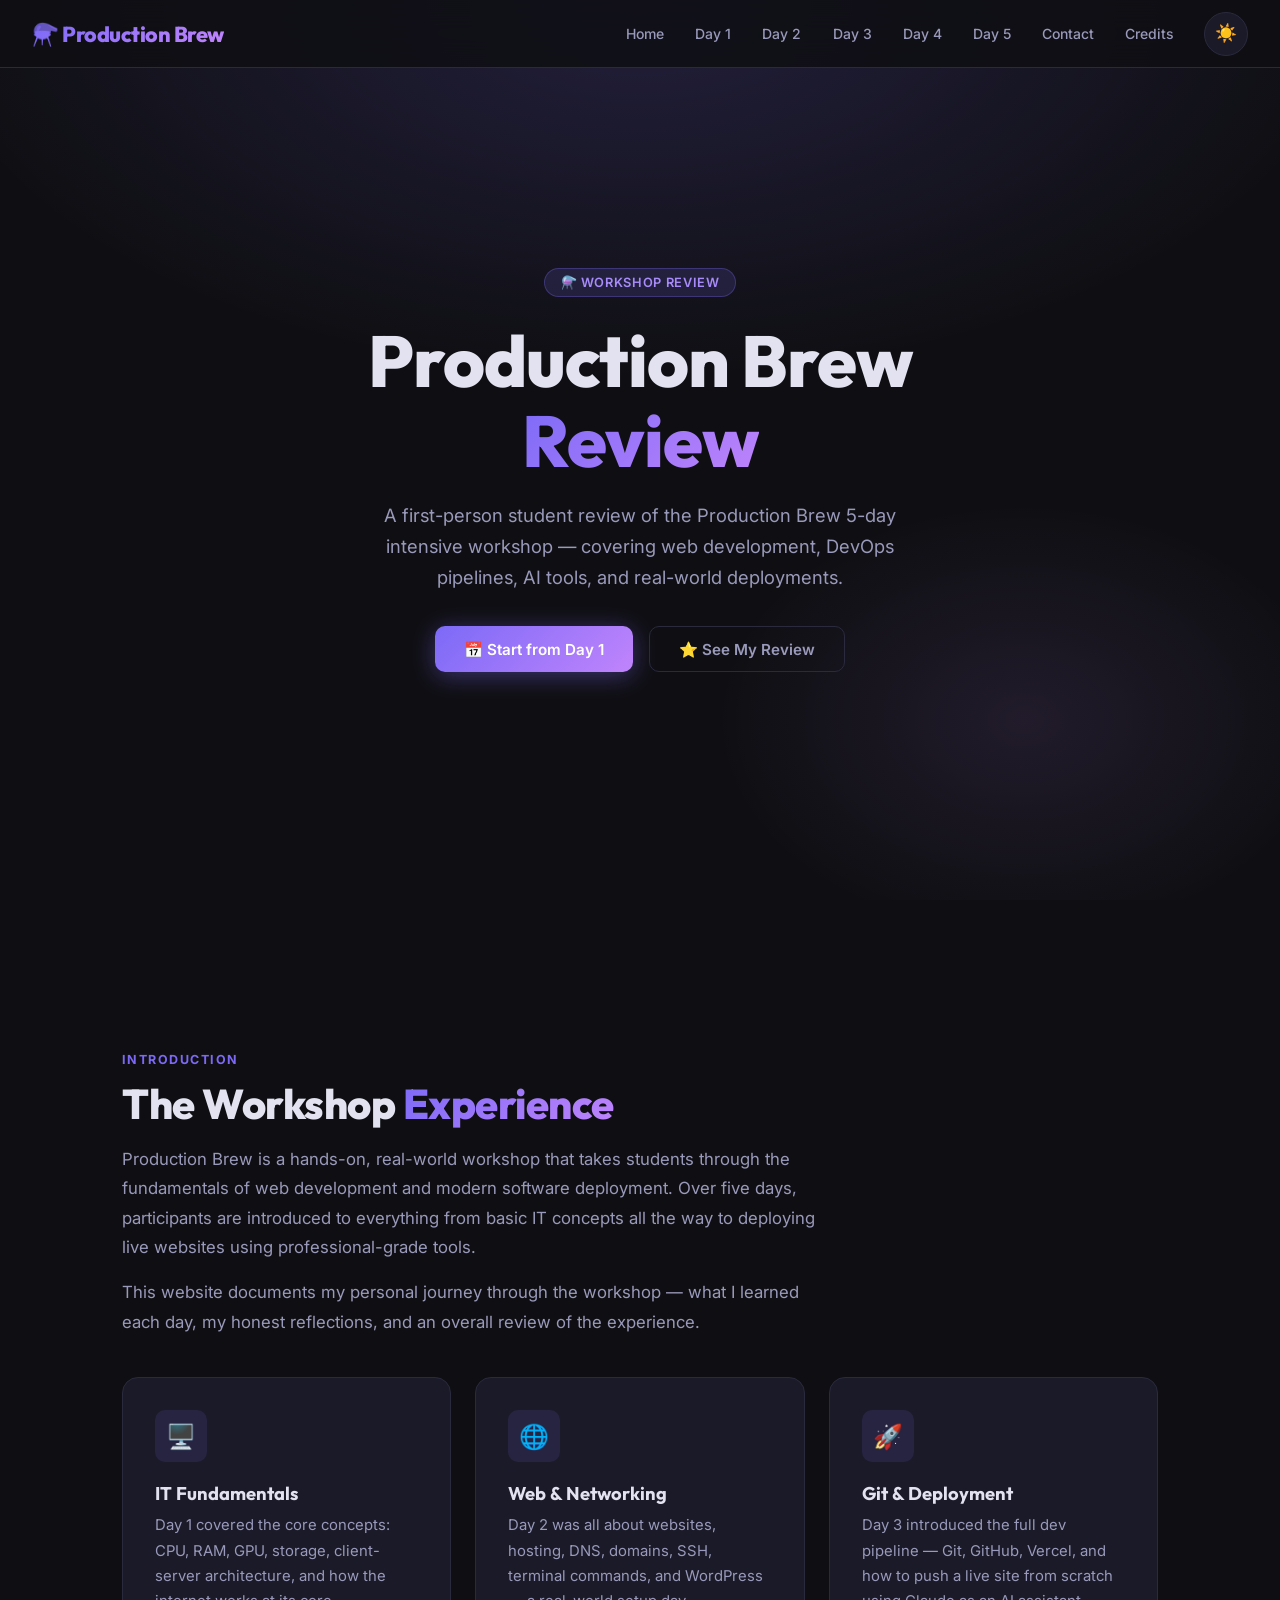
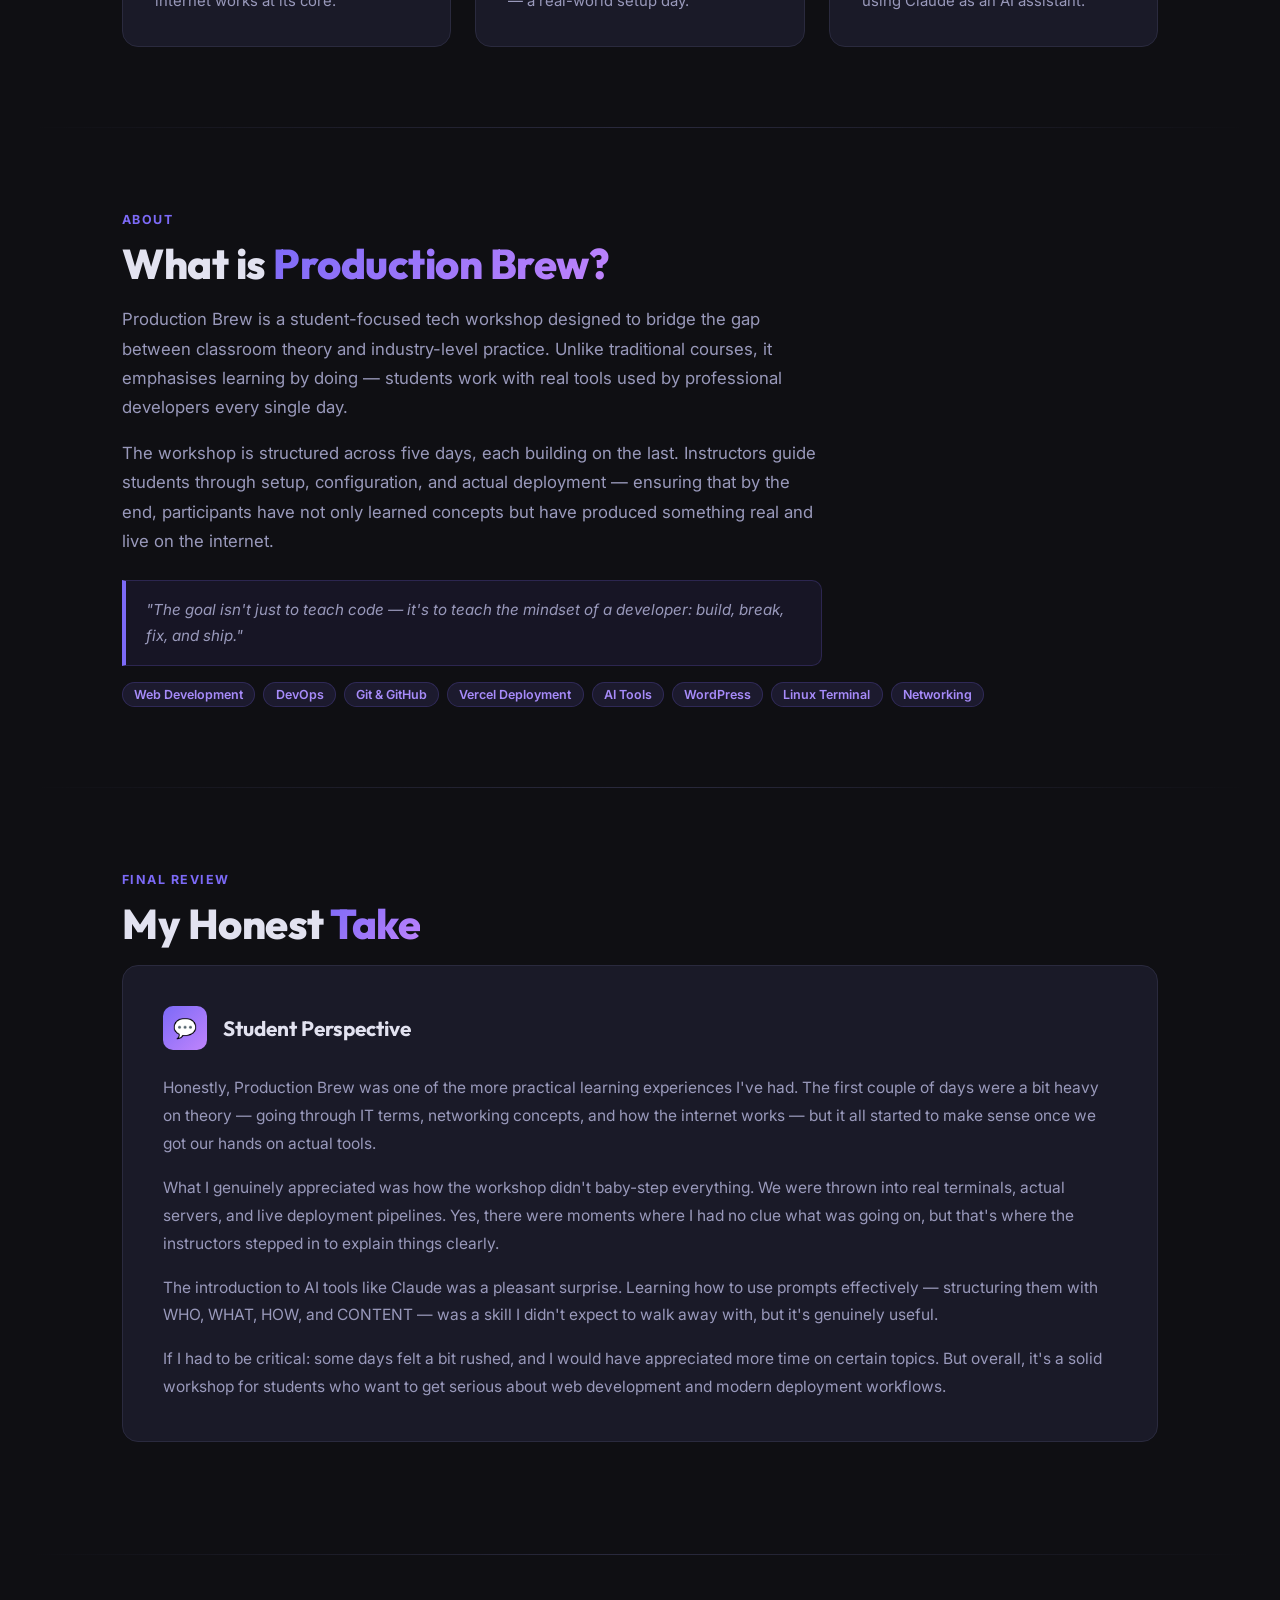
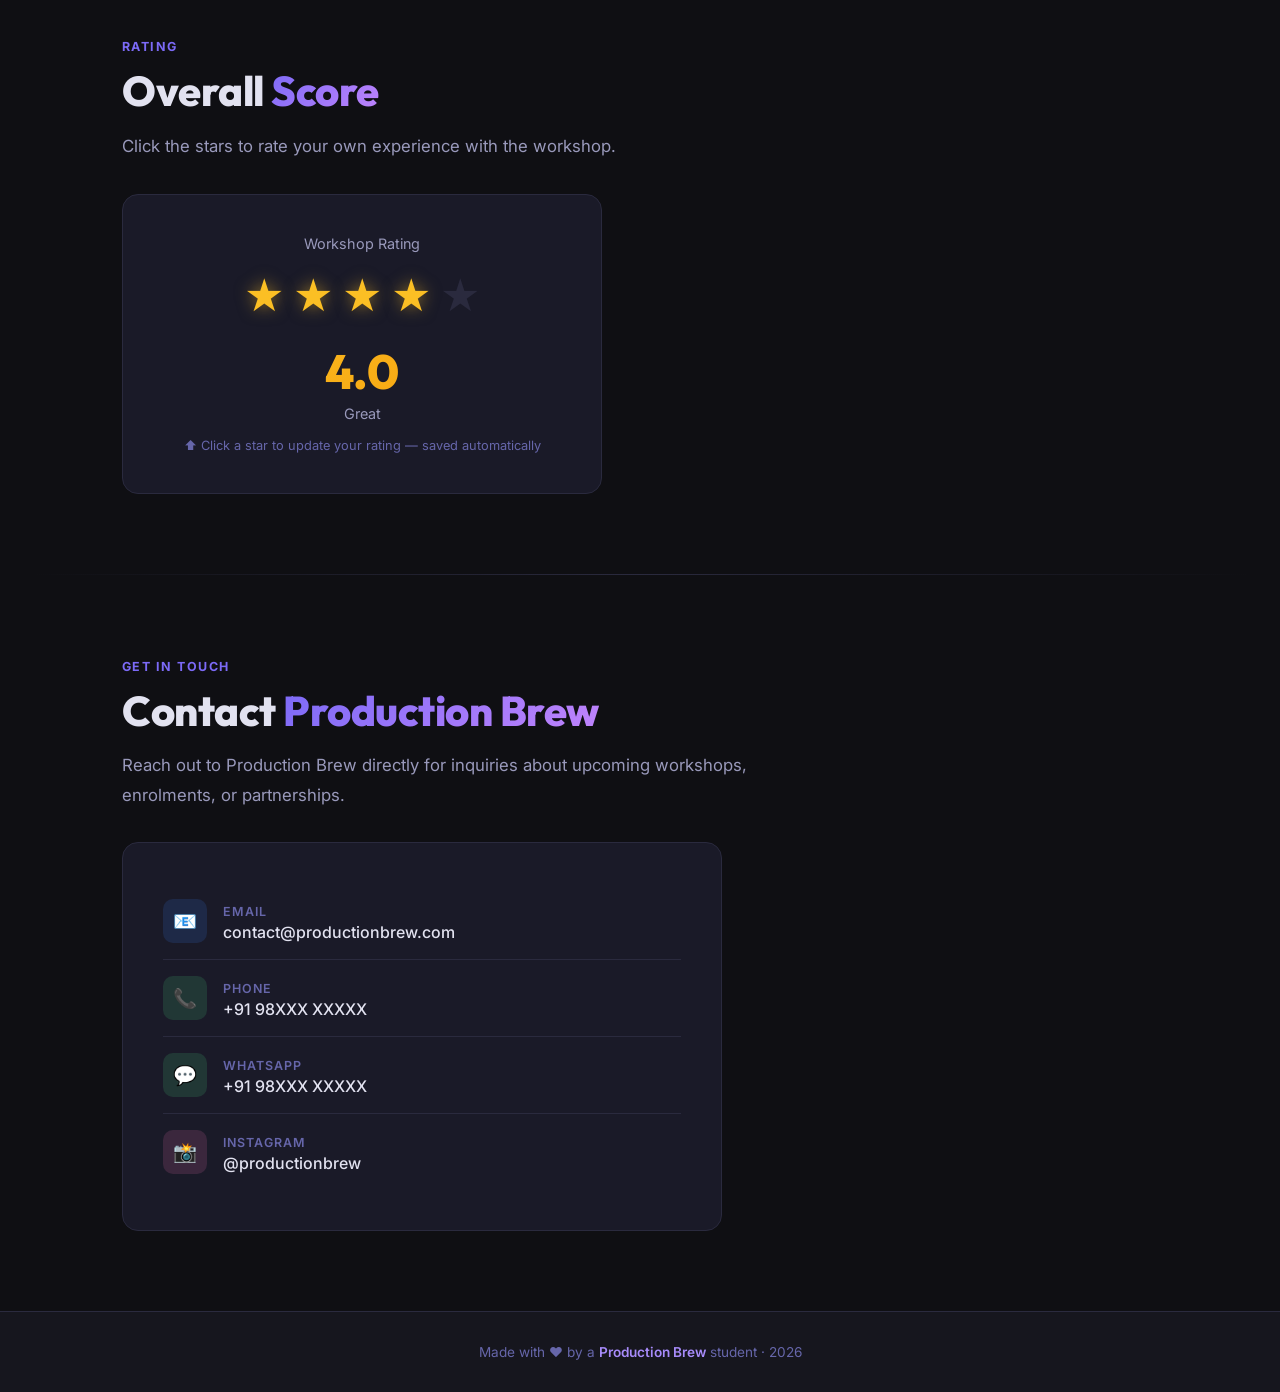
==== index.html @ e9941a94 "rename home to index" ====
<!DOCTYPE html>
<html lang="en" data-theme="dark">
<head>
  <meta charset="UTF-8" />
  <meta name="viewport" content="width=device-width, initial-scale=1.0" />
  <title>Production Brew Review — Home</title>
  <meta name="description" content="A student review of the Production Brew workshop — 5-day hands-on experience in web development, DevOps, and modern tech." />
  <link rel="stylesheet" href="style.css" />
</head>
<body>

<!-- ===== NAVBAR ===== -->
<nav class="navbar">
  <a href="home.html" class="nav-brand">⚗️ Production Brew</a>
  <div class="nav-right">
    <button class="hamburger" id="hamburger" aria-label="Menu">
      <span></span><span></span><span></span>
    </button>
    <ul class="nav-links nav-menu" id="navMenu">
      <li><a href="home.html">Home</a></li>
      <li><a href="day1.html">Day 1</a></li>
      <li><a href="day2.html">Day 2</a></li>
      <li><a href="day3.html">Day 3</a></li>
      <li><a href="day4.html">Day 4</a></li>
      <li><a href="day5.html">Day 5</a></li>
      <li><a href="contact.html">Contact</a></li>
      <li><a href="credits.html">Credits</a></li>
    </ul>
    <button class="theme-toggle" id="themeToggle" aria-label="Toggle theme">🌙</button>
  </div>
</nav>

<!-- ===== HERO ===== -->
<section class="hero">
  <div class="hero-bg"></div>
  <div class="hero-content">
    <div class="hero-badge">⚗️ Workshop Review</div>
    <h1>Production Brew<br /><span>Review</span></h1>
    <p>A first-person student review of the Production Brew 5-day intensive workshop — covering web development, DevOps pipelines, AI tools, and real-world deployments.</p>
    <div style="display:flex;gap:1rem;justify-content:center;flex-wrap:wrap;margin-top:2rem;">
      <a href="day1.html" class="btn btn-primary">📅 Start from Day 1</a>
      <a href="#review" class="btn btn-ghost">⭐ See My Review</a>
    </div>
  </div>
</section>

<main>

<!-- ===== INTRO ===== -->
<section class="section fade-in">
  <span class="section-label">Introduction</span>
  <h2 class="section-title">The Workshop <span>Experience</span></h2>
  <p class="section-desc">
    Production Brew is a hands-on, real-world workshop that takes students through the fundamentals of web development and modern software deployment. Over five days, participants are introduced to everything from basic IT concepts all the way to deploying live websites using professional-grade tools.
  </p>
  <p class="section-desc" style="margin-top:1rem;">
    This website documents my personal journey through the workshop — what I learned each day, my honest reflections, and an overall review of the experience.
  </p>
  <div class="cards-grid" style="margin-top:2.5rem;">
    <div class="card fade-in fade-in-delay-1">
      <div class="card-icon">🖥️</div>
      <h3>IT Fundamentals</h3>
      <p>Day 1 covered the core concepts: CPU, RAM, GPU, storage, client-server architecture, and how the internet works at its core.</p>
    </div>
    <div class="card fade-in fade-in-delay-2">
      <div class="card-icon">🌐</div>
      <h3>Web & Networking</h3>
      <p>Day 2 was all about websites, hosting, DNS, domains, SSH, terminal commands, and WordPress — a real-world setup day.</p>
    </div>
    <div class="card fade-in fade-in-delay-3">
      <div class="card-icon">🚀</div>
      <h3>Git & Deployment</h3>
      <p>Day 3 introduced the full dev pipeline — Git, GitHub, Vercel, and how to push a live site from scratch using Claude as an AI assistant.</p>
    </div>
  </div>
</section>

<hr class="divider" />

<!-- ===== ABOUT ===== -->
<section class="section fade-in">
  <span class="section-label">About</span>
  <h2 class="section-title">What is <span>Production Brew?</span></h2>
  <p class="section-desc">
    Production Brew is a student-focused tech workshop designed to bridge the gap between classroom theory and industry-level practice. Unlike traditional courses, it emphasises learning by doing — students work with real tools used by professional developers every single day.
  </p>
  <p class="section-desc" style="margin-top:1rem;">
    The workshop is structured across five days, each building on the last. Instructors guide students through setup, configuration, and actual deployment — ensuring that by the end, participants have not only learned concepts but have produced something real and live on the internet.
  </p>
  <div class="highlight-box" style="margin-top:1.5rem;max-width:700px;">
    "The goal isn't just to teach code — it's to teach the mindset of a developer: build, break, fix, and ship."
  </div>
  <div class="tag-list">
    <span class="tag">Web Development</span>
    <span class="tag">DevOps</span>
    <span class="tag">Git & GitHub</span>
    <span class="tag">Vercel Deployment</span>
    <span class="tag">AI Tools</span>
    <span class="tag">WordPress</span>
    <span class="tag">Linux Terminal</span>
    <span class="tag">Networking</span>
  </div>
</section>

<hr class="divider" />

<!-- ===== REVIEW ===== -->
<section class="section fade-in" id="review">
  <span class="section-label">Final Review</span>
  <h2 class="section-title">My Honest <span>Take</span></h2>
  <div class="content-block fade-in">
    <div class="block-header">
      <div class="block-icon">💬</div>
      <h2>Student Perspective</h2>
    </div>
    <p>
      Honestly, Production Brew was one of the more practical learning experiences I've had. The first couple of days were a bit heavy on theory — going through IT terms, networking concepts, and how the internet works — but it all started to make sense once we got our hands on actual tools.
    </p>
    <p>
      What I genuinely appreciated was how the workshop didn't baby-step everything. We were thrown into real terminals, actual servers, and live deployment pipelines. Yes, there were moments where I had no clue what was going on, but that's where the instructors stepped in to explain things clearly.
    </p>
    <p>
      The introduction to AI tools like Claude was a pleasant surprise. Learning how to use prompts effectively — structuring them with WHO, WHAT, HOW, and CONTENT — was a skill I didn't expect to walk away with, but it's genuinely useful.
    </p>
    <p>
      If I had to be critical: some days felt a bit rushed, and I would have appreciated more time on certain topics. But overall, it's a solid workshop for students who want to get serious about web development and modern deployment workflows.
    </p>
  </div>
</section>

<hr class="divider" />

<!-- ===== RATING ===== -->
<section class="section fade-in">
  <span class="section-label">Rating</span>
  <h2 class="section-title">Overall <span>Score</span></h2>
  <p class="section-desc">Click the stars to rate your own experience with the workshop.</p>
  <div class="rating-section fade-in" style="max-width:480px;margin-top:2rem;">
    <p style="color:var(--text2);font-size:0.9rem;margin-bottom:0.5rem;">Workshop Rating</p>
    <div class="stars-display">
      <span class="star" data-value="1" title="1 star">★</span>
      <span class="star" data-value="2" title="2 stars">★</span>
      <span class="star" data-value="3" title="3 stars">★</span>
      <span class="star" data-value="4" title="4 stars">★</span>
      <span class="star" data-value="5" title="5 stars">★</span>
    </div>
    <div class="rating-value" id="ratingValue">4.0</div>
    <p class="rating-label" id="ratingText">Great</p>
    <p style="font-size:0.8rem;color:var(--text3);margin-top:1rem;">⬆ Click a star to update your rating — saved automatically</p>
  </div>
</section>

<hr class="divider" />

<!-- ===== CONTACT PRODUCTION BREW ===== -->
<section class="section fade-in">
  <span class="section-label">Get In Touch</span>
  <h2 class="section-title">Contact <span>Production Brew</span></h2>
  <p class="section-desc">Reach out to Production Brew directly for inquiries about upcoming workshops, enrolments, or partnerships.</p>
  <div style="max-width:600px;margin-top:2rem;">
    <div class="contact-info-card fade-in">
      <div class="contact-item">
        <div class="contact-icon blue">📧</div>
        <div class="contact-item-info">
          <label>Email</label>
          <p>contact@productionbrew.com</p>
        </div>
      </div>
      <div class="contact-item">
        <div class="contact-icon green">📞</div>
        <div class="contact-item-info">
          <label>Phone</label>
          <p>+91 98XXX XXXXX</p>
        </div>
      </div>
      <div class="contact-item">
        <div class="contact-icon green">💬</div>
        <div class="contact-item-info">
          <label>WhatsApp</label>
          <p>+91 98XXX XXXXX</p>
        </div>
      </div>
      <div class="contact-item">
        <div class="contact-icon pink">📸</div>
        <div class="contact-item-info">
          <label>Instagram</label>
          <p>@productionbrew</p>
        </div>
      </div>
    </div>
  </div>
</section>

</main>

<!-- ===== FOOTER ===== -->
<footer class="footer">
  <p>Made with ❤️ by a <span>Production Brew</span> student · 2026</p>
</footer>

<script src="script.js"></script>
</body>
</html>
---- style.css ----
/* ===== FONTS & RESET ===== */
@import url('https://fonts.googleapis.com/css2?family=Inter:wght@300;400;500;600;700;800&family=Outfit:wght@400;600;700;800&display=swap');

*, *::before, *::after { margin: 0; padding: 0; box-sizing: border-box; }

:root {
  --bg: #0f0f13;
  --bg2: #16161e;
  --bg3: #1e1e2e;
  --card: #1a1a28;
  --border: #2a2a3e;
  --accent: #7c6af7;
  --accent2: #a78bfa;
  --accent3: #c084fc;
  --text: #e2e2f0;
  --text2: #9999bb;
  --text3: #6666aa;
  --white: #ffffff;
  --success: #4ade80;
  --warning: #fbbf24;
  --danger: #f87171;
  --shadow: 0 8px 32px rgba(124,106,247,0.15);
  --radius: 16px;
  --radius-sm: 10px;
  --transition: 0.3s cubic-bezier(0.4,0,0.2,1);
  --font: 'Inter', sans-serif;
  --font2: 'Outfit', sans-serif;
}

[data-theme="light"] {
  --bg: #f5f5ff;
  --bg2: #ebebfc;
  --bg3: #e0e0f5;
  --card: #ffffff;
  --border: #d0d0e8;
  --text: #1a1a2e;
  --text2: #444466;
  --text3: #888899;
  --shadow: 0 8px 32px rgba(124,106,247,0.12);
}

html { scroll-behavior: smooth; }

body {
  font-family: var(--font);
  background: var(--bg);
  color: var(--text);
  min-height: 100vh;
  transition: background var(--transition), color var(--transition);
  overflow-x: hidden;
}

/* ===== SCROLLBAR ===== */
::-webkit-scrollbar { width: 6px; }
::-webkit-scrollbar-track { background: var(--bg); }
::-webkit-scrollbar-thumb { background: var(--accent); border-radius: 3px; }

/* ===== NAVBAR ===== */
.navbar {
  position: fixed;
  top: 0; left: 0; right: 0;
  z-index: 1000;
  background: rgba(15,15,19,0.85);
  backdrop-filter: blur(20px);
  -webkit-backdrop-filter: blur(20px);
  border-bottom: 1px solid var(--border);
  padding: 0 2rem;
  height: 68px;
  display: flex;
  align-items: center;
  justify-content: space-between;
  transition: background var(--transition);
}

[data-theme="light"] .navbar {
  background: rgba(245,245,255,0.85);
}

.nav-brand {
  font-family: var(--font2);
  font-size: 1.35rem;
  font-weight: 800;
  background: linear-gradient(135deg, var(--accent), var(--accent3));
  -webkit-background-clip: text;
  -webkit-text-fill-color: transparent;
  background-clip: text;
  text-decoration: none;
  letter-spacing: -0.5px;
}

.nav-links {
  display: flex;
  align-items: center;
  gap: 0.25rem;
  list-style: none;
  flex-wrap: wrap;
}

.nav-links a {
  color: var(--text2);
  text-decoration: none;
  font-size: 0.875rem;
  font-weight: 500;
  padding: 0.45rem 0.85rem;
  border-radius: var(--radius-sm);
  transition: all var(--transition);
  position: relative;
}

.nav-links a:hover {
  color: var(--accent2);
  background: rgba(124,106,247,0.1);
}

.nav-links a.active {
  color: var(--white);
  background: linear-gradient(135deg, var(--accent), var(--accent3));
  font-weight: 600;
}

.nav-right {
  display: flex;
  align-items: center;
  gap: 1rem;
}

.theme-toggle {
  background: var(--card);
  border: 1px solid var(--border);
  color: var(--text);
  width: 44px;
  height: 44px;
  border-radius: 50%;
  display: flex;
  align-items: center;
  justify-content: center;
  cursor: pointer;
  font-size: 1.1rem;
  transition: all var(--transition);
}

.theme-toggle:hover {
  background: var(--accent);
  color: var(--white);
  border-color: var(--accent);
  transform: rotate(20deg);
}

.hamburger {
  display: none;
  flex-direction: column;
  gap: 5px;
  cursor: pointer;
  background: none;
  border: none;
  padding: 4px;
}

.hamburger span {
  width: 24px;
  height: 2px;
  background: var(--text);
  border-radius: 2px;
  transition: all var(--transition);
  display: block;
}

/* ===== HERO ===== */
.hero {
  min-height: 100vh;
  display: flex;
  align-items: center;
  justify-content: center;
  text-align: center;
  padding: 120px 2rem 80px;
  position: relative;
  overflow: hidden;
}

.hero-bg {
  position: absolute;
  inset: 0;
  background: radial-gradient(ellipse 80% 60% at 50% 0%, rgba(124,106,247,0.18) 0%, transparent 70%),
              radial-gradient(ellipse 40% 40% at 80% 80%, rgba(192,132,252,0.1) 0%, transparent 60%);
  pointer-events: none;
}

.hero-content { position: relative; max-width: 800px; margin: 0 auto; }

.hero-badge {
  display: inline-flex;
  align-items: center;
  gap: 0.5rem;
  background: rgba(124,106,247,0.15);
  border: 1px solid rgba(124,106,247,0.3);
  color: var(--accent2);
  padding: 0.4rem 1rem;
  border-radius: 100px;
  font-size: 0.8rem;
  font-weight: 600;
  letter-spacing: 0.05em;
  text-transform: uppercase;
  margin-bottom: 1.5rem;
  animation: fadeInDown 0.8s ease both;
}

.hero h1 {
  font-family: var(--font2);
  font-size: clamp(2.5rem, 6vw, 4.5rem);
  font-weight: 800;
  line-height: 1.1;
  letter-spacing: -1px;
  margin-bottom: 1.25rem;
  animation: fadeInUp 0.8s 0.1s ease both;
}

.hero h1 span {
  background: linear-gradient(135deg, var(--accent), var(--accent3));
  -webkit-background-clip: text;
  -webkit-text-fill-color: transparent;
  background-clip: text;
}

.hero p {
  font-size: 1.15rem;
  color: var(--text2);
  line-height: 1.7;
  max-width: 580px;
  margin: 0 auto 2rem;
  animation: fadeInUp 0.8s 0.2s ease both;
}

.btn {
  display: inline-flex;
  align-items: center;
  gap: 0.5rem;
  padding: 0.8rem 1.8rem;
  border-radius: var(--radius-sm);
  font-size: 0.95rem;
  font-weight: 600;
  text-decoration: none;
  cursor: pointer;
  transition: all var(--transition);
  border: none;
}

.btn-primary {
  background: linear-gradient(135deg, var(--accent), var(--accent3));
  color: var(--white);
  box-shadow: 0 4px 24px rgba(124,106,247,0.4);
}

.btn-primary:hover {
  transform: translateY(-2px);
  box-shadow: 0 8px 32px rgba(124,106,247,0.5);
}

.btn-ghost {
  background: transparent;
  color: var(--text2);
  border: 1px solid var(--border);
}

.btn-ghost:hover {
  background: var(--card);
  color: var(--text);
  border-color: var(--accent);
}

/* ===== MAIN CONTENT ===== */
main { padding-top: 68px; }

.section {
  padding: 80px 2rem;
  max-width: 1100px;
  margin: 0 auto;
}

.section-label {
  display: inline-block;
  color: var(--accent);
  font-size: 0.78rem;
  font-weight: 700;
  text-transform: uppercase;
  letter-spacing: 0.12em;
  margin-bottom: 0.75rem;
}

.section-title {
  font-family: var(--font2);
  font-size: clamp(1.8rem, 4vw, 2.6rem);
  font-weight: 800;
  letter-spacing: -0.5px;
  margin-bottom: 1rem;
  line-height: 1.2;
}

.section-title span {
  background: linear-gradient(135deg, var(--accent), var(--accent3));
  -webkit-background-clip: text;
  -webkit-text-fill-color: transparent;
  background-clip: text;
}

.section-desc {
  color: var(--text2);
  font-size: 1.05rem;
  line-height: 1.75;
  max-width: 700px;
}

/* ===== DIVIDER ===== */
.divider {
  border: none;
  height: 1px;
  background: linear-gradient(90deg, transparent, var(--border), transparent);
  margin: 0 2rem;
}

/* ===== CARDS ===== */
.cards-grid {
  display: grid;
  grid-template-columns: repeat(auto-fit, minmax(280px, 1fr));
  gap: 1.5rem;
  margin-top: 3rem;
}

.card {
  background: var(--card);
  border: 1px solid var(--border);
  border-radius: var(--radius);
  padding: 2rem;
  transition: all var(--transition);
  position: relative;
  overflow: hidden;
}

.card::before {
  content: '';
  position: absolute;
  top: 0; left: 0; right: 0;
  height: 2px;
  background: linear-gradient(90deg, var(--accent), var(--accent3));
  opacity: 0;
  transition: opacity var(--transition);
}

.card:hover {
  transform: translateY(-6px);
  border-color: rgba(124,106,247,0.4);
  box-shadow: var(--shadow);
}

.card:hover::before { opacity: 1; }

.card-icon {
  width: 52px;
  height: 52px;
  background: rgba(124,106,247,0.12);
  border-radius: var(--radius-sm);
  display: flex;
  align-items: center;
  justify-content: center;
  font-size: 1.5rem;
  margin-bottom: 1.25rem;
}

.card h3 {
  font-family: var(--font2);
  font-size: 1.15rem;
  font-weight: 700;
  margin-bottom: 0.5rem;
}

.card p { color: var(--text2); font-size: 0.93rem; line-height: 1.7; }

/* ===== DAY PAGE ===== */
.day-hero {
  padding: 140px 2rem 60px;
  text-align: center;
  position: relative;
  overflow: hidden;
}

.day-hero-bg {
  position: absolute;
  inset: 0;
  background: radial-gradient(ellipse 60% 50% at 50% 0%, rgba(124,106,247,0.15) 0%, transparent 70%);
  pointer-events: none;
}

.day-number {
  display: inline-flex;
  align-items: center;
  gap: 0.5rem;
  background: linear-gradient(135deg, var(--accent), var(--accent3));
  color: var(--white);
  padding: 0.4rem 1.2rem;
  border-radius: 100px;
  font-size: 0.85rem;
  font-weight: 700;
  letter-spacing: 0.08em;
  text-transform: uppercase;
  margin-bottom: 1.25rem;
}

.day-hero h1 {
  font-family: var(--font2);
  font-size: clamp(2rem, 5vw, 3.5rem);
  font-weight: 800;
  letter-spacing: -0.5px;
  margin-bottom: 1rem;
}

.day-hero p {
  color: var(--text2);
  font-size: 1.05rem;
  max-width: 600px;
  margin: 0 auto;
  line-height: 1.7;
}

.day-content { max-width: 900px; margin: 0 auto; padding: 0 2rem 80px; }

.content-block {
  background: var(--card);
  border: 1px solid var(--border);
  border-radius: var(--radius);
  padding: 2.5rem;
  margin-bottom: 2rem;
  transition: all var(--transition);
}

.content-block:hover {
  border-color: rgba(124,106,247,0.35);
  box-shadow: var(--shadow);
}

.block-header {
  display: flex;
  align-items: center;
  gap: 1rem;
  margin-bottom: 1.5rem;
}

.block-icon {
  width: 44px;
  height: 44px;
  background: linear-gradient(135deg, var(--accent), var(--accent3));
  border-radius: var(--radius-sm);
  display: flex;
  align-items: center;
  justify-content: center;
  font-size: 1.2rem;
  flex-shrink: 0;
}

.block-header h2 {
  font-family: var(--font2);
  font-size: 1.3rem;
  font-weight: 700;
}

.content-block p {
  color: var(--text2);
  line-height: 1.8;
  font-size: 0.97rem;
  margin-bottom: 1rem;
}

.content-block p:last-child { margin-bottom: 0; }

.bullet-list {
  list-style: none;
  display: flex;
  flex-direction: column;
  gap: 0.75rem;
  margin-top: 0.5rem;
}

.bullet-list li {
  display: flex;
  align-items: flex-start;
  gap: 0.75rem;
  color: var(--text2);
  font-size: 0.95rem;
  line-height: 1.6;
}

.bullet-list li::before {
  content: '▸';
  color: var(--accent);
  font-size: 0.9rem;
  flex-shrink: 0;
  margin-top: 2px;
}

/* ===== IMAGE GRID ===== */
.image-grid {
  display: grid;
  grid-template-columns: repeat(auto-fit, minmax(260px, 1fr));
  gap: 1.25rem;
  margin-top: 0.5rem;
}

.img-card {
  background: var(--bg3);
  border: 1px solid var(--border);
  border-radius: var(--radius-sm);
  overflow: hidden;
  transition: all var(--transition);
}

.img-card:hover {
  transform: scale(1.02);
  border-color: rgba(124,106,247,0.4);
}

.img-card img {
  width: 100%;
  height: 200px;
  object-fit: cover;
  display: block;
  background: var(--bg3);
}

.img-card-label {
  padding: 0.75rem 1rem;
  font-size: 0.82rem;
  color: var(--text3);
  font-weight: 500;
}

.img-placeholder {
  width: 100%;
  height: 200px;
  display: flex;
  flex-direction: column;
  align-items: center;
  justify-content: center;
  background: linear-gradient(135deg, var(--bg2), var(--bg3));
  color: var(--text3);
  font-size: 2.5rem;
  gap: 0.5rem;
}

.img-placeholder span {
  font-size: 0.8rem;
  font-weight: 500;
}

/* ===== PENDING MESSAGE ===== */
.pending-section {
  max-width: 700px;
  margin: 60px auto;
  padding: 0 2rem;
  text-align: center;
}

.pending-card {
  background: var(--card);
  border: 1px solid var(--border);
  border-radius: var(--radius);
  padding: 4rem 3rem;
  position: relative;
  overflow: hidden;
}

.pending-card::before {
  content: '';
  position: absolute;
  top: 0; left: 0; right: 0;
  height: 3px;
  background: linear-gradient(90deg, var(--accent), var(--accent3));
}

.pending-icon {
  font-size: 3.5rem;
  margin-bottom: 1.25rem;
  display: block;
}

.pending-card h2 {
  font-family: var(--font2);
  font-size: 1.6rem;
  font-weight: 700;
  margin-bottom: 0.75rem;
}

.pending-card p {
  color: var(--text2);
  font-size: 1rem;
  line-height: 1.7;
}

/* ===== STAR RATING ===== */
.rating-section {
  background: var(--card);
  border: 1px solid var(--border);
  border-radius: var(--radius);
  padding: 2.5rem;
  text-align: center;
  transition: all var(--transition);
}

.rating-section:hover {
  border-color: rgba(124,106,247,0.35);
  box-shadow: var(--shadow);
}

.stars-display {
  display: flex;
  justify-content: center;
  gap: 0.5rem;
  margin: 1.25rem 0;
}

.star {
  font-size: 2.5rem;
  cursor: pointer;
  transition: transform 0.2s ease;
  color: #2a2a3e;
  filter: drop-shadow(0 0 0px transparent);
}

.star.filled {
  color: var(--warning);
  filter: drop-shadow(0 0 8px rgba(251,191,36,0.5));
}

.star:hover { transform: scale(1.2); }

.rating-value {
  font-family: var(--font2);
  font-size: 3rem;
  font-weight: 800;
  background: linear-gradient(135deg, var(--warning), #f59e0b);
  -webkit-background-clip: text;
  -webkit-text-fill-color: transparent;
  background-clip: text;
}

.rating-label { color: var(--text2); font-size: 0.9rem; margin-top: 0.25rem; }

/* ===== CONTACT PAGE ===== */
.contact-grid {
  display: grid;
  grid-template-columns: 1fr 1fr;
  gap: 3rem;
  margin-top: 3rem;
  align-items: start;
}

.contact-info-card {
  background: var(--card);
  border: 1px solid var(--border);
  border-radius: var(--radius);
  padding: 2.5rem;
}

.contact-item {
  display: flex;
  align-items: center;
  gap: 1rem;
  padding: 1rem 0;
  border-bottom: 1px solid var(--border);
}

.contact-item:last-child { border-bottom: none; }

.contact-icon {
  width: 44px;
  height: 44px;
  border-radius: var(--radius-sm);
  display: flex;
  align-items: center;
  justify-content: center;
  font-size: 1.2rem;
  flex-shrink: 0;
}

.contact-icon.blue { background: rgba(59,130,246,0.15); }
.contact-icon.green { background: rgba(74,222,128,0.15); }
.contact-icon.purple { background: rgba(124,106,247,0.15); }
.contact-icon.pink { background: rgba(244,114,182,0.15); }
.contact-icon.orange { background: rgba(251,146,60,0.15); }

.contact-item-info label { font-size: 0.78rem; color: var(--text3); font-weight: 600; text-transform: uppercase; letter-spacing: 0.08em; }
.contact-item-info p { color: var(--text); font-weight: 500; margin-top: 2px; }

.contact-form {
  background: var(--card);
  border: 1px solid var(--border);
  border-radius: var(--radius);
  padding: 2.5rem;
}

.form-group { margin-bottom: 1.25rem; }

.form-group label {
  display: block;
  font-size: 0.85rem;
  font-weight: 600;
  color: var(--text2);
  margin-bottom: 0.5rem;
}

.form-group input,
.form-group textarea {
  width: 100%;
  background: var(--bg2);
  border: 1px solid var(--border);
  border-radius: var(--radius-sm);
  padding: 0.85rem 1rem;
  color: var(--text);
  font-family: var(--font);
  font-size: 0.93rem;
  transition: all var(--transition);
  outline: none;
}

.form-group input:focus,
.form-group textarea:focus {
  border-color: var(--accent);
  box-shadow: 0 0 0 3px rgba(124,106,247,0.15);
}

.form-group textarea { height: 120px; resize: vertical; }

/* ===== CREDITS ===== */
.credits-card {
  background: var(--card);
  border: 1px solid var(--border);
  border-radius: var(--radius);
  padding: 3rem;
  text-align: center;
  max-width: 650px;
  margin: 3rem auto;
}

.credits-avatar {
  width: 100px;
  height: 100px;
  background: linear-gradient(135deg, var(--accent), var(--accent3));
  border-radius: 50%;
  margin: 0 auto 1.5rem;
  display: flex;
  align-items: center;
  justify-content: center;
  font-size: 2.5rem;
}

.credits-card h3 { font-family: var(--font2); font-size: 1.3rem; font-weight: 700; margin-bottom: 0.5rem; }
.credits-card p { color: var(--text2); line-height: 1.7; }
.credits-badge {
  display: inline-block;
  background: rgba(124,106,247,0.15);
  color: var(--accent2);
  padding: 0.3rem 0.8rem;
  border-radius: 100px;
  font-size: 0.78rem;
  font-weight: 600;
  margin: 0.5rem 0.25rem 0;
  border: 1px solid rgba(124,106,247,0.25);
}

/* ===== FOOTER ===== */
.footer {
  background: var(--bg2);
  border-top: 1px solid var(--border);
  padding: 2rem;
  text-align: center;
  color: var(--text3);
  font-size: 0.85rem;
}

.footer span { color: var(--accent2); font-weight: 600; }

/* ===== ANIMATIONS ===== */
@keyframes fadeInDown {
  from { opacity: 0; transform: translateY(-20px); }
  to { opacity: 1; transform: translateY(0); }
}

@keyframes fadeInUp {
  from { opacity: 0; transform: translateY(30px); }
  to { opacity: 1; transform: translateY(0); }
}

@keyframes fadeIn { from { opacity: 0; } to { opacity: 1; } }

@keyframes pulse {
  0%, 100% { transform: scale(1); }
  50% { transform: scale(1.05); }
}

.fade-in {
  opacity: 0;
  transform: translateY(30px);
  transition: opacity 0.7s ease, transform 0.7s ease;
}

.fade-in.visible {
  opacity: 1;
  transform: translateY(0);
}

.fade-in-delay-1 { transition-delay: 0.1s; }
.fade-in-delay-2 { transition-delay: 0.2s; }
.fade-in-delay-3 { transition-delay: 0.3s; }
.fade-in-delay-4 { transition-delay: 0.4s; }

/* ===== MOBILE NAV ===== */
@media (max-width: 900px) {
  .hamburger { display: flex; }

  .nav-menu {
    position: fixed;
    top: 68px; left: 0; right: 0;
    background: var(--bg2);
    border-bottom: 1px solid var(--border);
    padding: 1rem;
    flex-direction: column;
    gap: 0.25rem;
    transform: translateY(-110%);
    opacity: 0;
    transition: all var(--transition);
    pointer-events: none;
  }

  .nav-menu.open {
    transform: translateY(0);
    opacity: 1;
    pointer-events: all;
  }

  .nav-links { flex-direction: column; width: 100%; }
  .nav-links a { display: block; width: 100%; padding: 0.75rem 1rem; }

  .contact-grid { grid-template-columns: 1fr; }
}

@media (max-width: 600px) {
  .section { padding: 60px 1.25rem; }
  .day-content { padding: 0 1.25rem 60px; }
  .content-block { padding: 1.75rem; }
  .contact-info-card, .contact-form { padding: 1.75rem; }
  .hero { padding: 120px 1.25rem 60px; }
}

/* ===== UTILITIES ===== */
.text-gradient {
  background: linear-gradient(135deg, var(--accent), var(--accent3));
  -webkit-background-clip: text;
  -webkit-text-fill-color: transparent;
  background-clip: text;
}

.tag {
  display: inline-block;
  background: rgba(124,106,247,0.12);
  color: var(--accent2);
  border: 1px solid rgba(124,106,247,0.2);
  padding: 0.25rem 0.7rem;
  border-radius: 100px;
  font-size: 0.78rem;
  font-weight: 600;
}

.tag-list { display: flex; flex-wrap: wrap; gap: 0.5rem; margin-top: 1rem; }

.highlight-box {
  background: rgba(124,106,247,0.08);
  border: 1px solid rgba(124,106,247,0.2);
  border-left: 4px solid var(--accent);
  border-radius: 0 var(--radius-sm) var(--radius-sm) 0;
  padding: 1rem 1.25rem;
  margin: 1rem 0;
  color: var(--text2);
  font-size: 0.95rem;
  line-height: 1.7;
  font-style: italic;
}
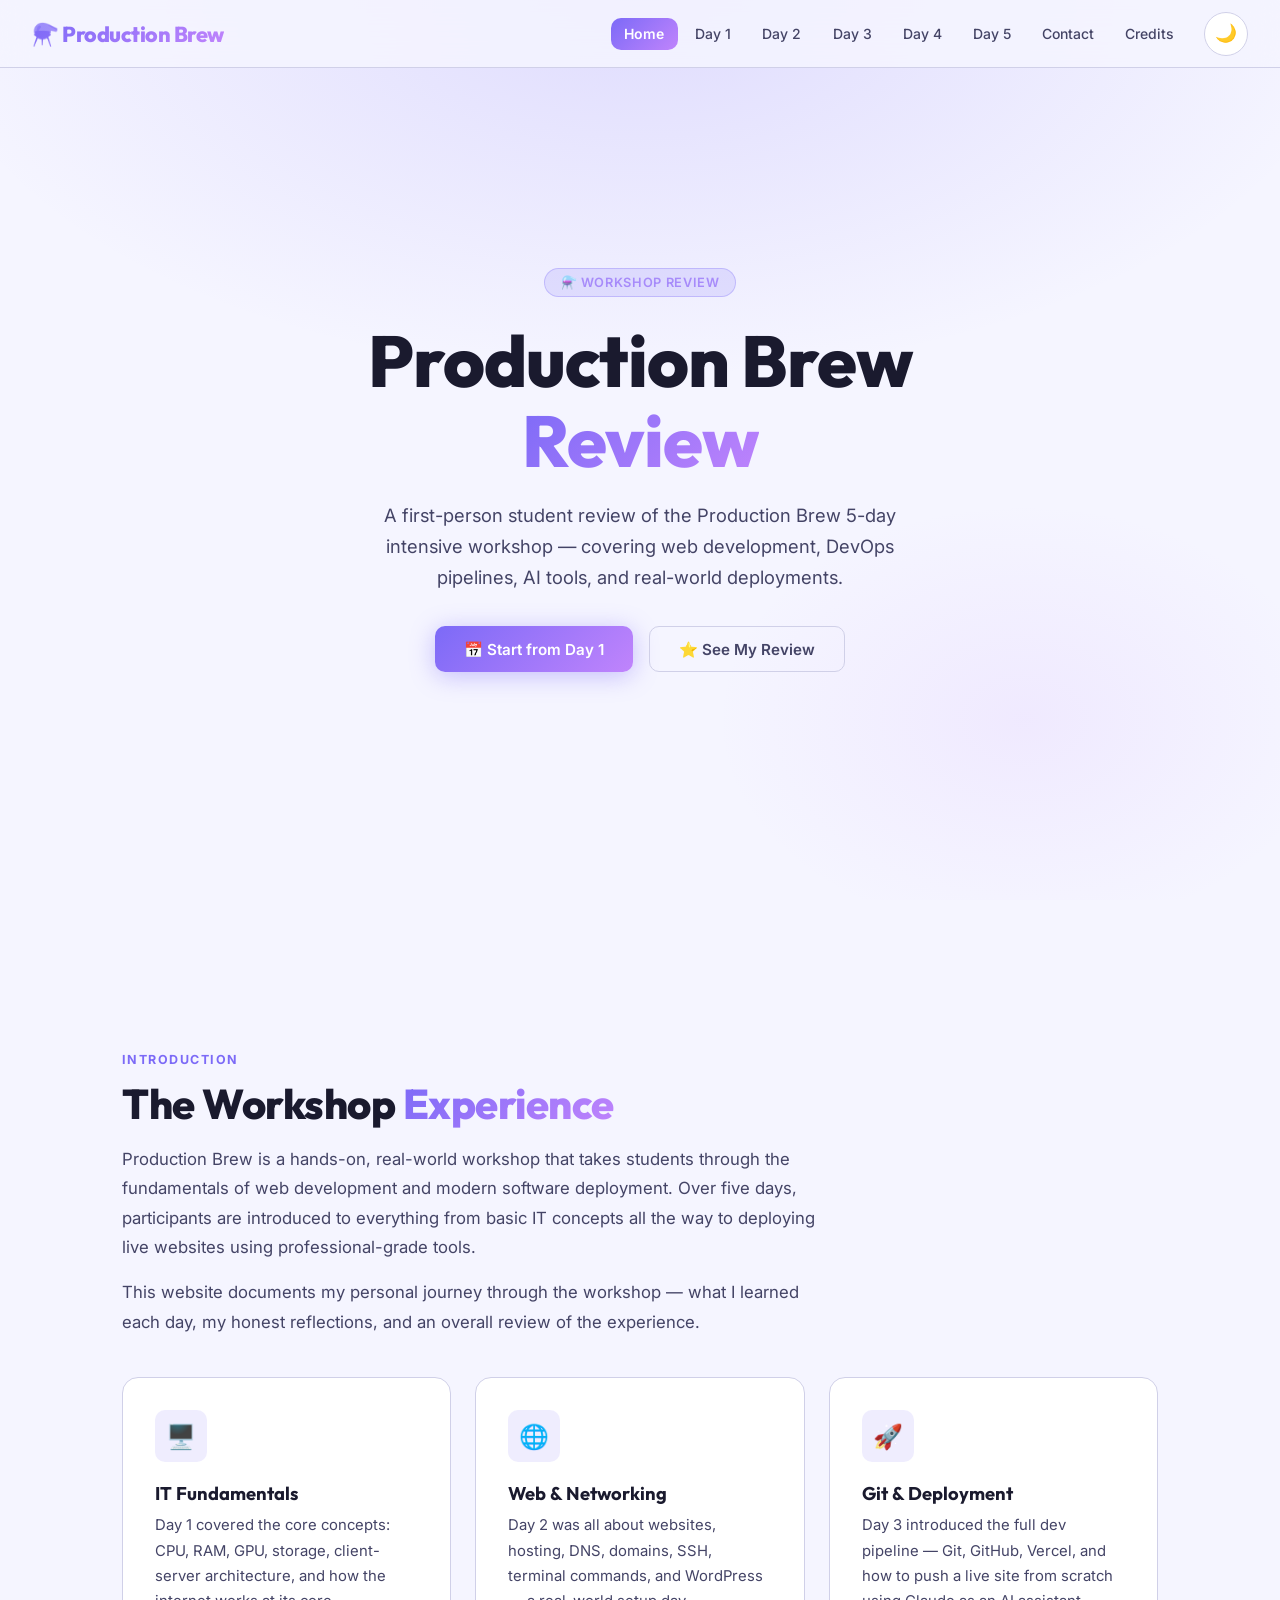
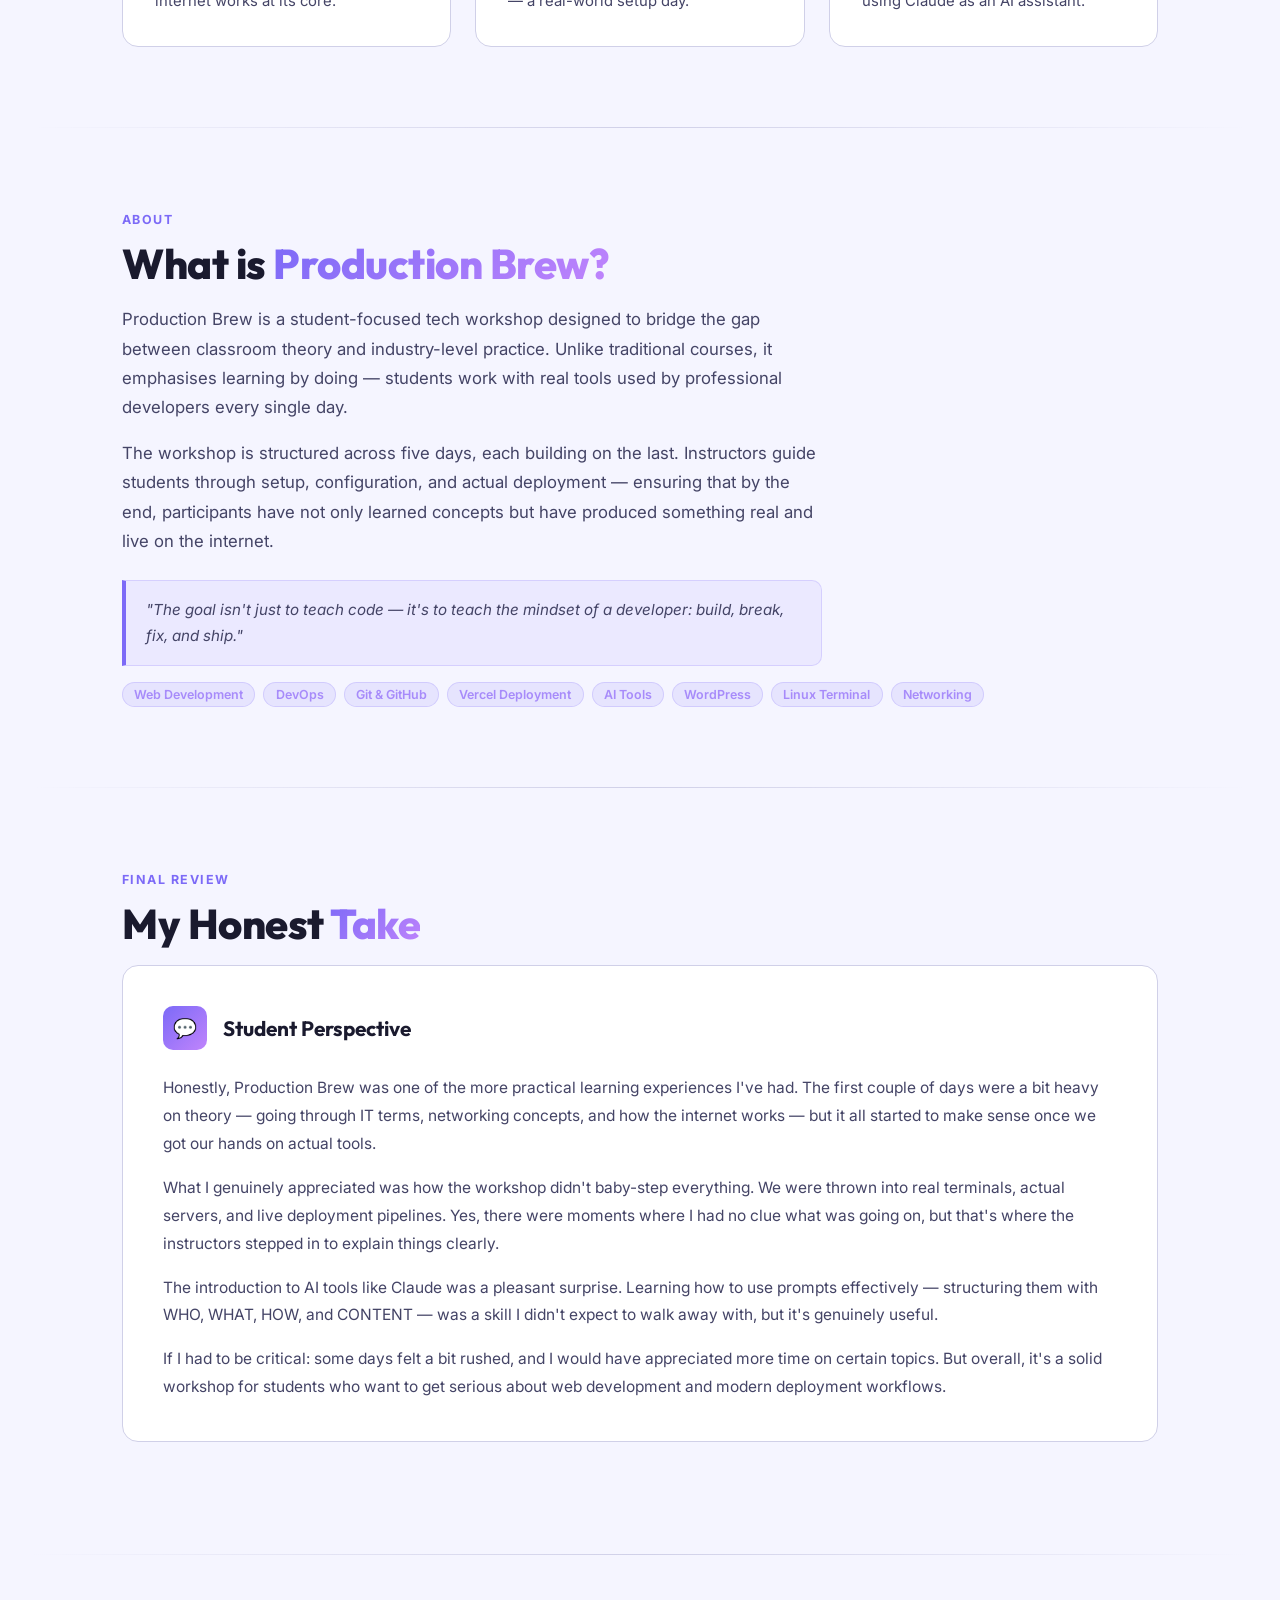
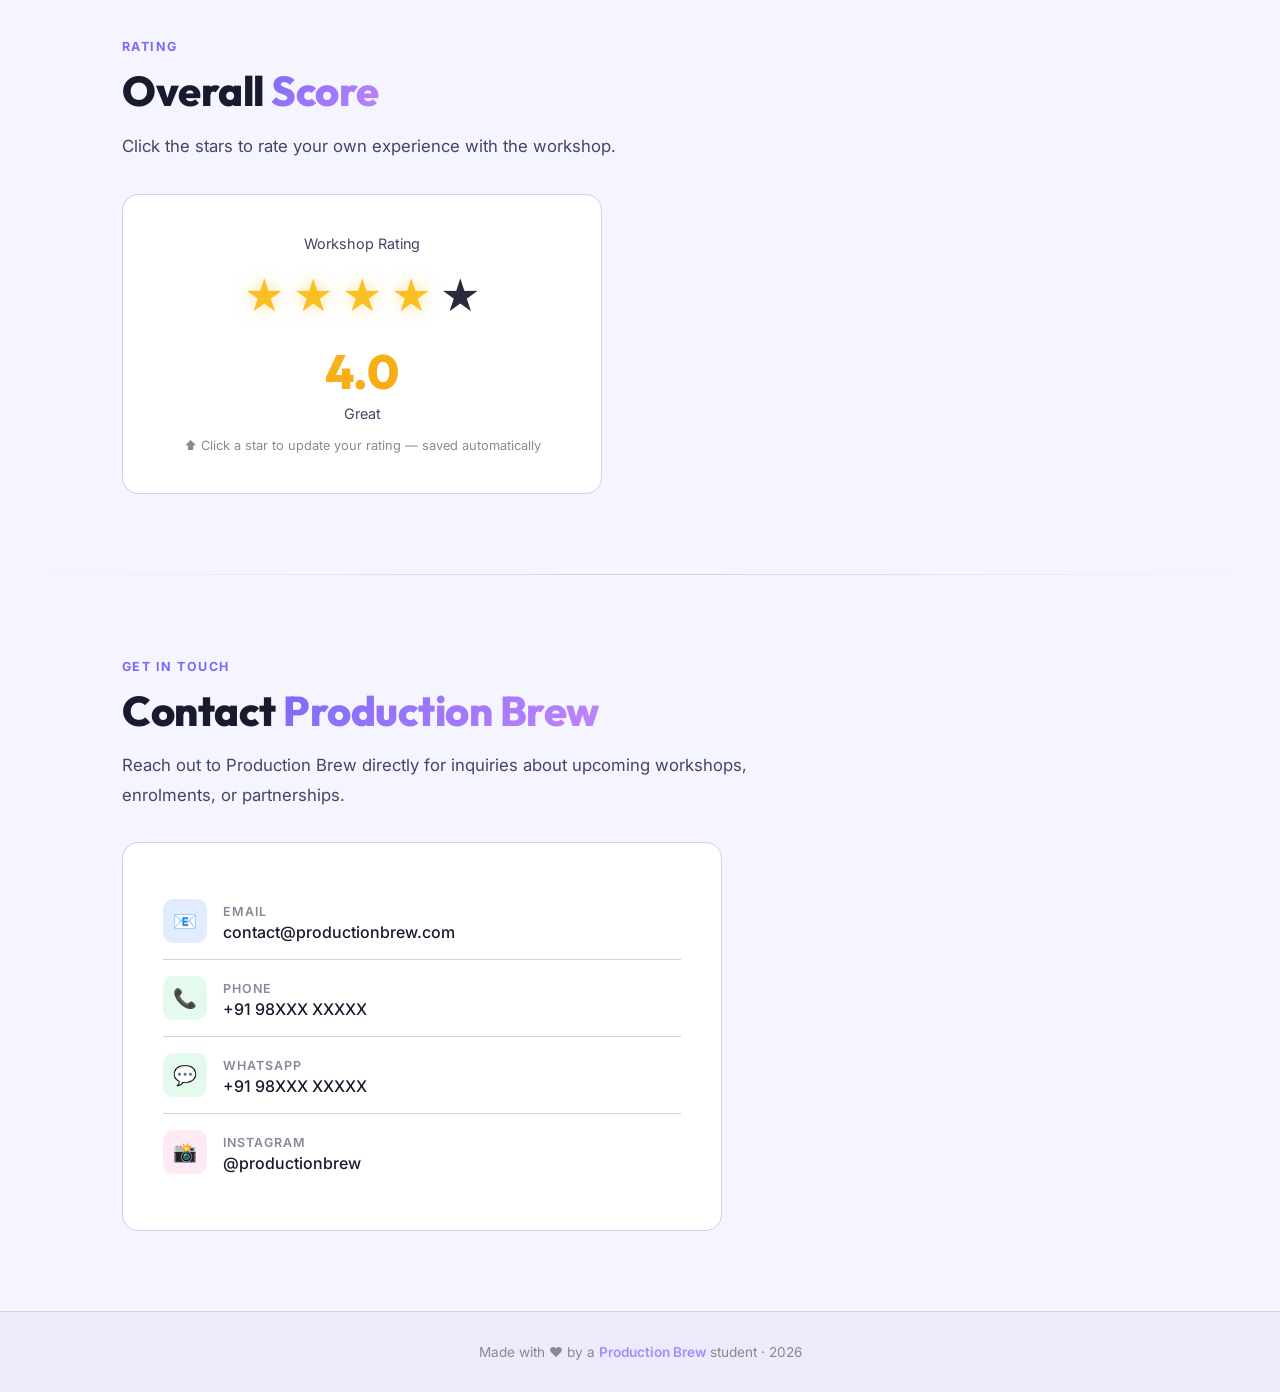
==== commit d97b264c: "fix links + light mode + remove bold" ====
--- a/index.html
+++ b/index.html
@@ -1,5 +1,5 @@
-<!DOCTYPE html>
-<html lang="en" data-theme="dark">
+﻿<!DOCTYPE html>
+<html lang="en" data-theme="light">
 <head>
   <meta charset="UTF-8" />
   <meta name="viewport" content="width=device-width, initial-scale=1.0" />
@@ -11,13 +11,13 @@
 
 <!-- ===== NAVBAR ===== -->
 <nav class="navbar">
-  <a href="home.html" class="nav-brand">⚗️ Production Brew</a>
+  <a href="index.html" class="nav-brand">⚗️ Production Brew</a>
   <div class="nav-right">
     <button class="hamburger" id="hamburger" aria-label="Menu">
       <span></span><span></span><span></span>
     </button>
     <ul class="nav-links nav-menu" id="navMenu">
-      <li><a href="home.html">Home</a></li>
+      <li><a href="index.html">Home</a></li>
       <li><a href="day1.html">Day 1</a></li>
       <li><a href="day2.html">Day 2</a></li>
       <li><a href="day3.html">Day 3</a></li>
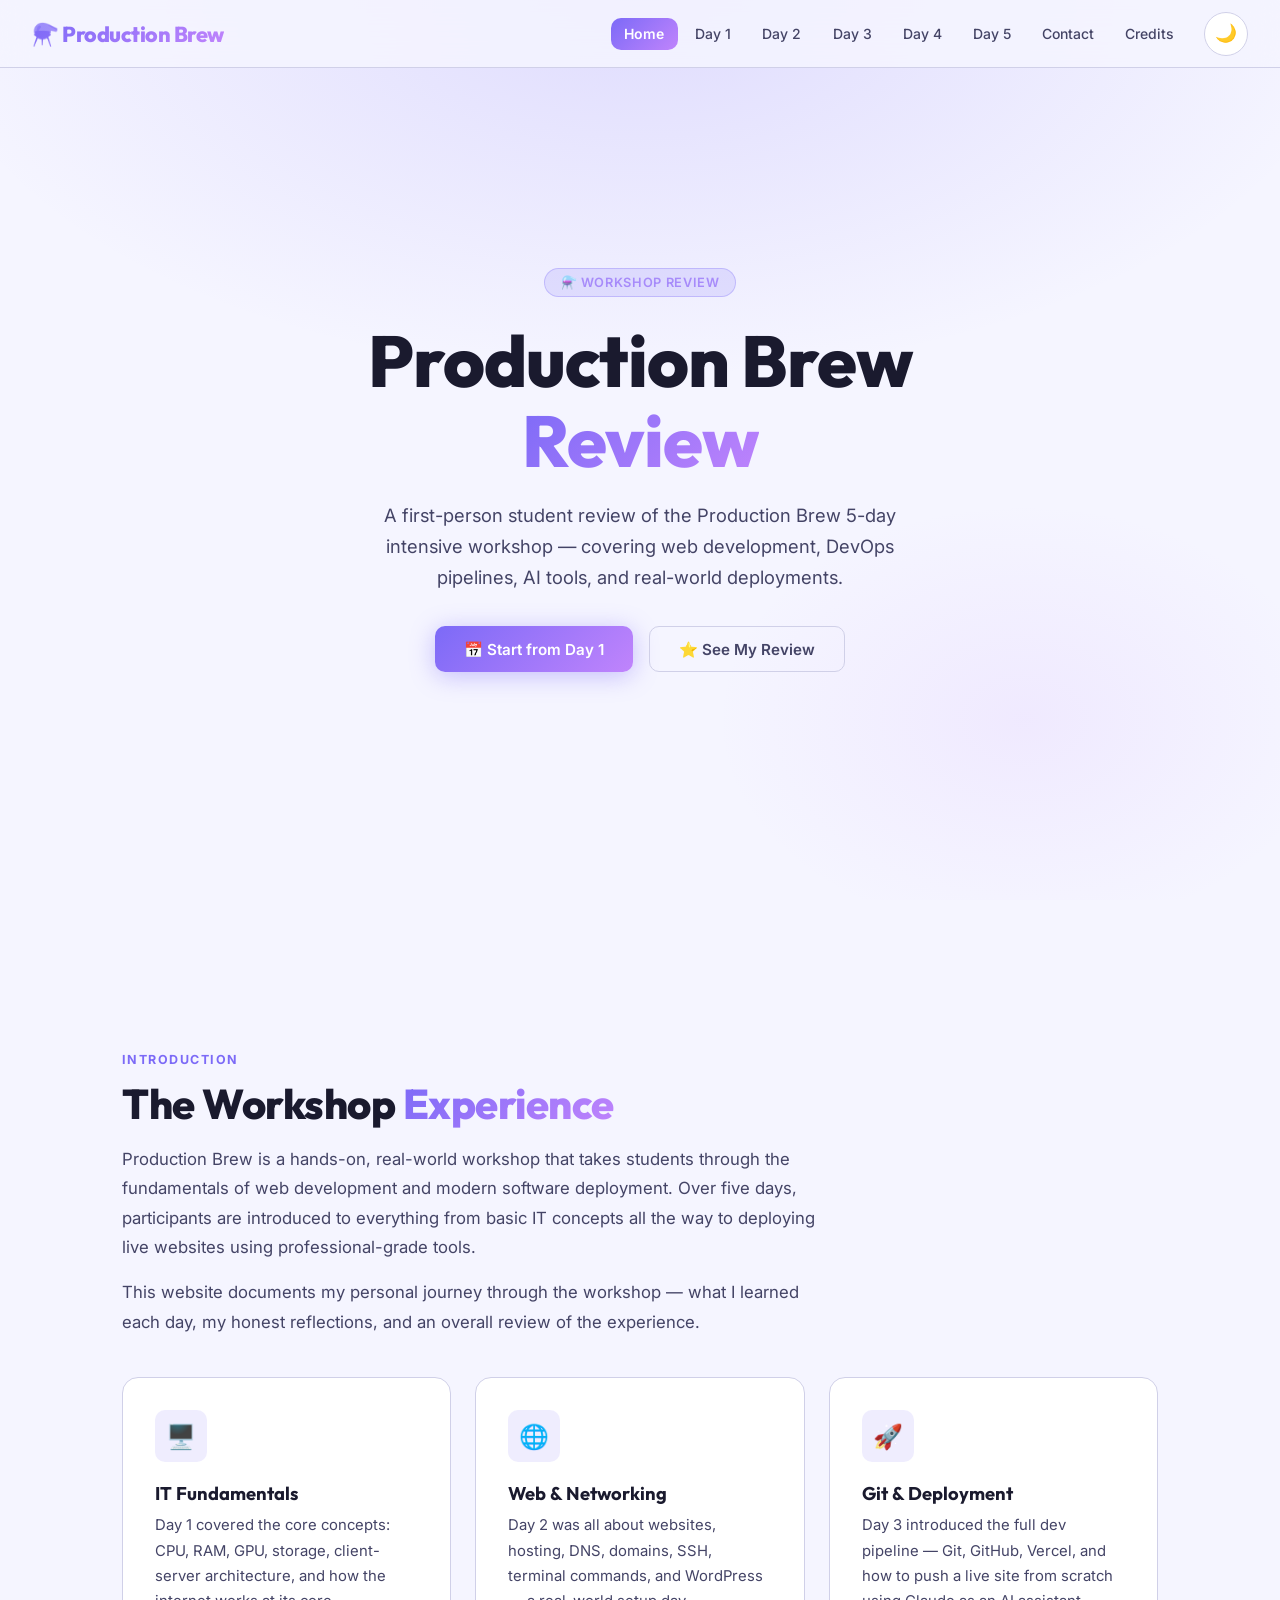
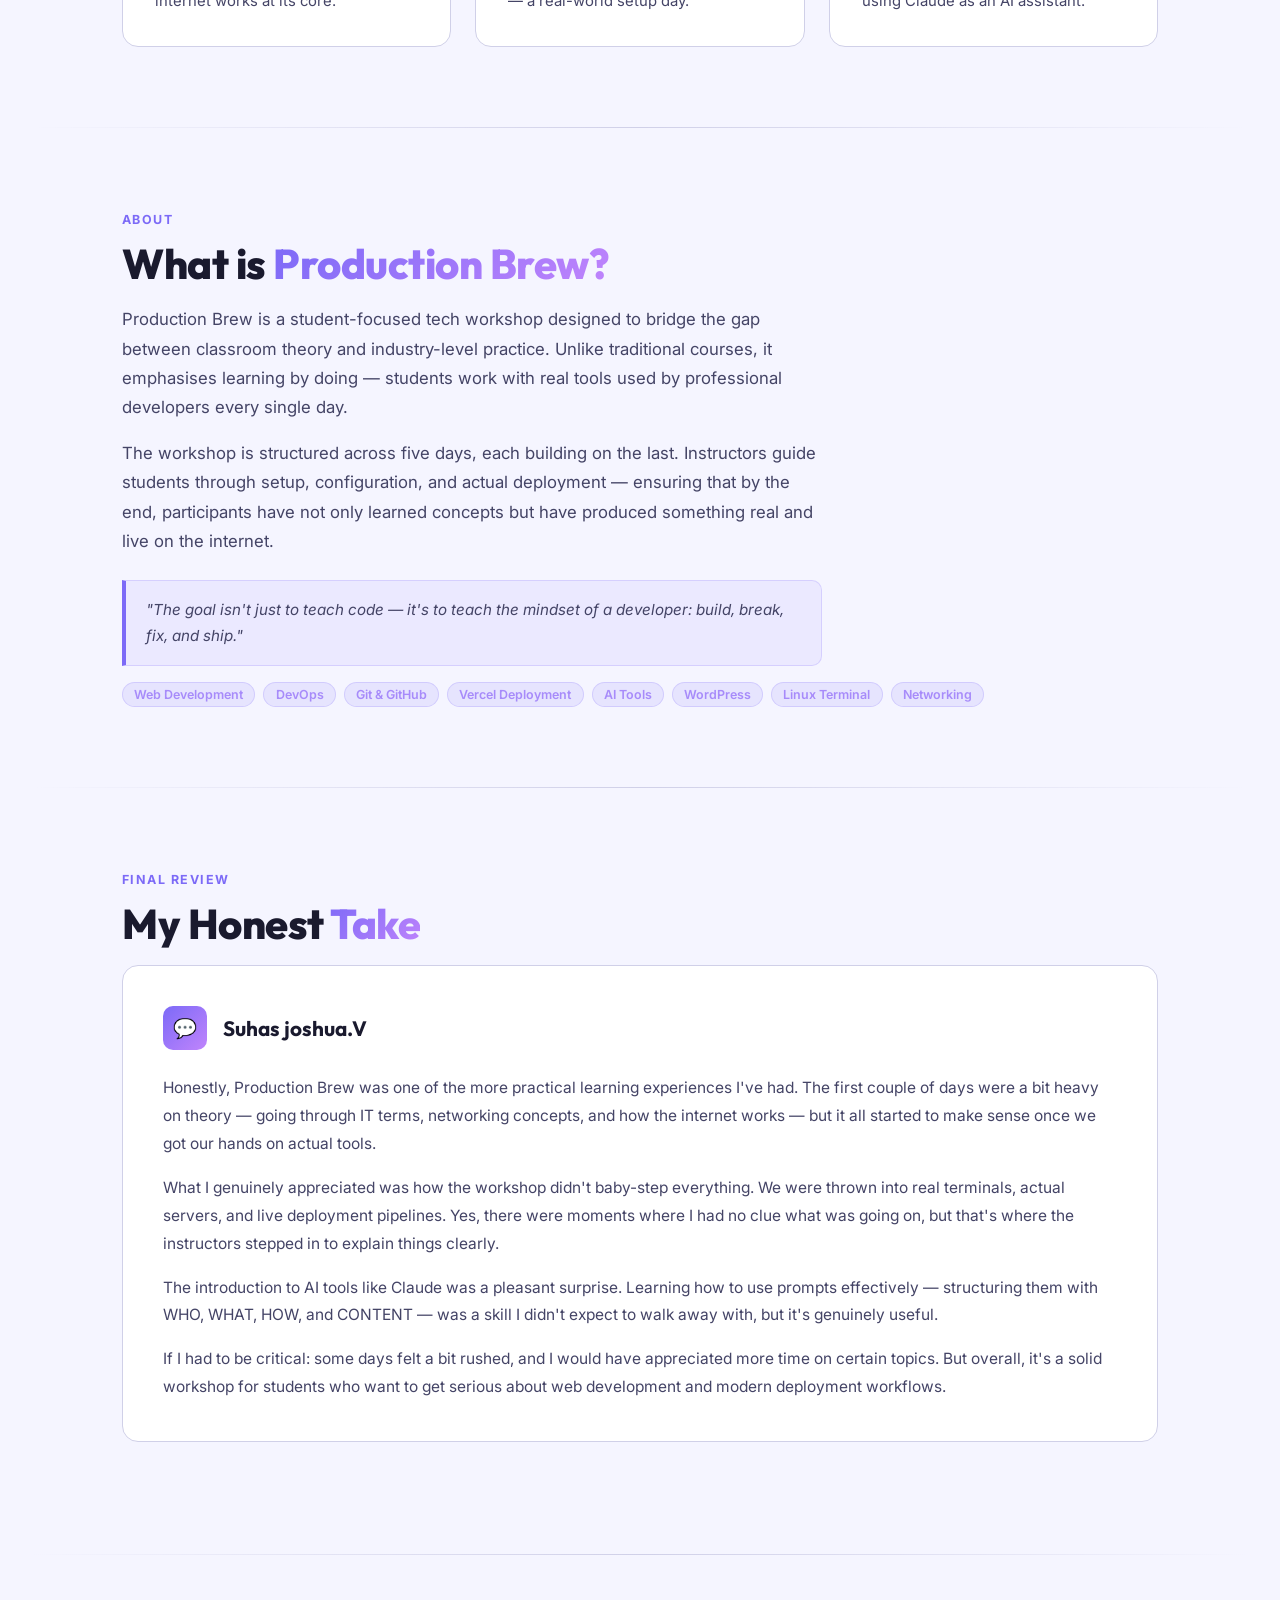
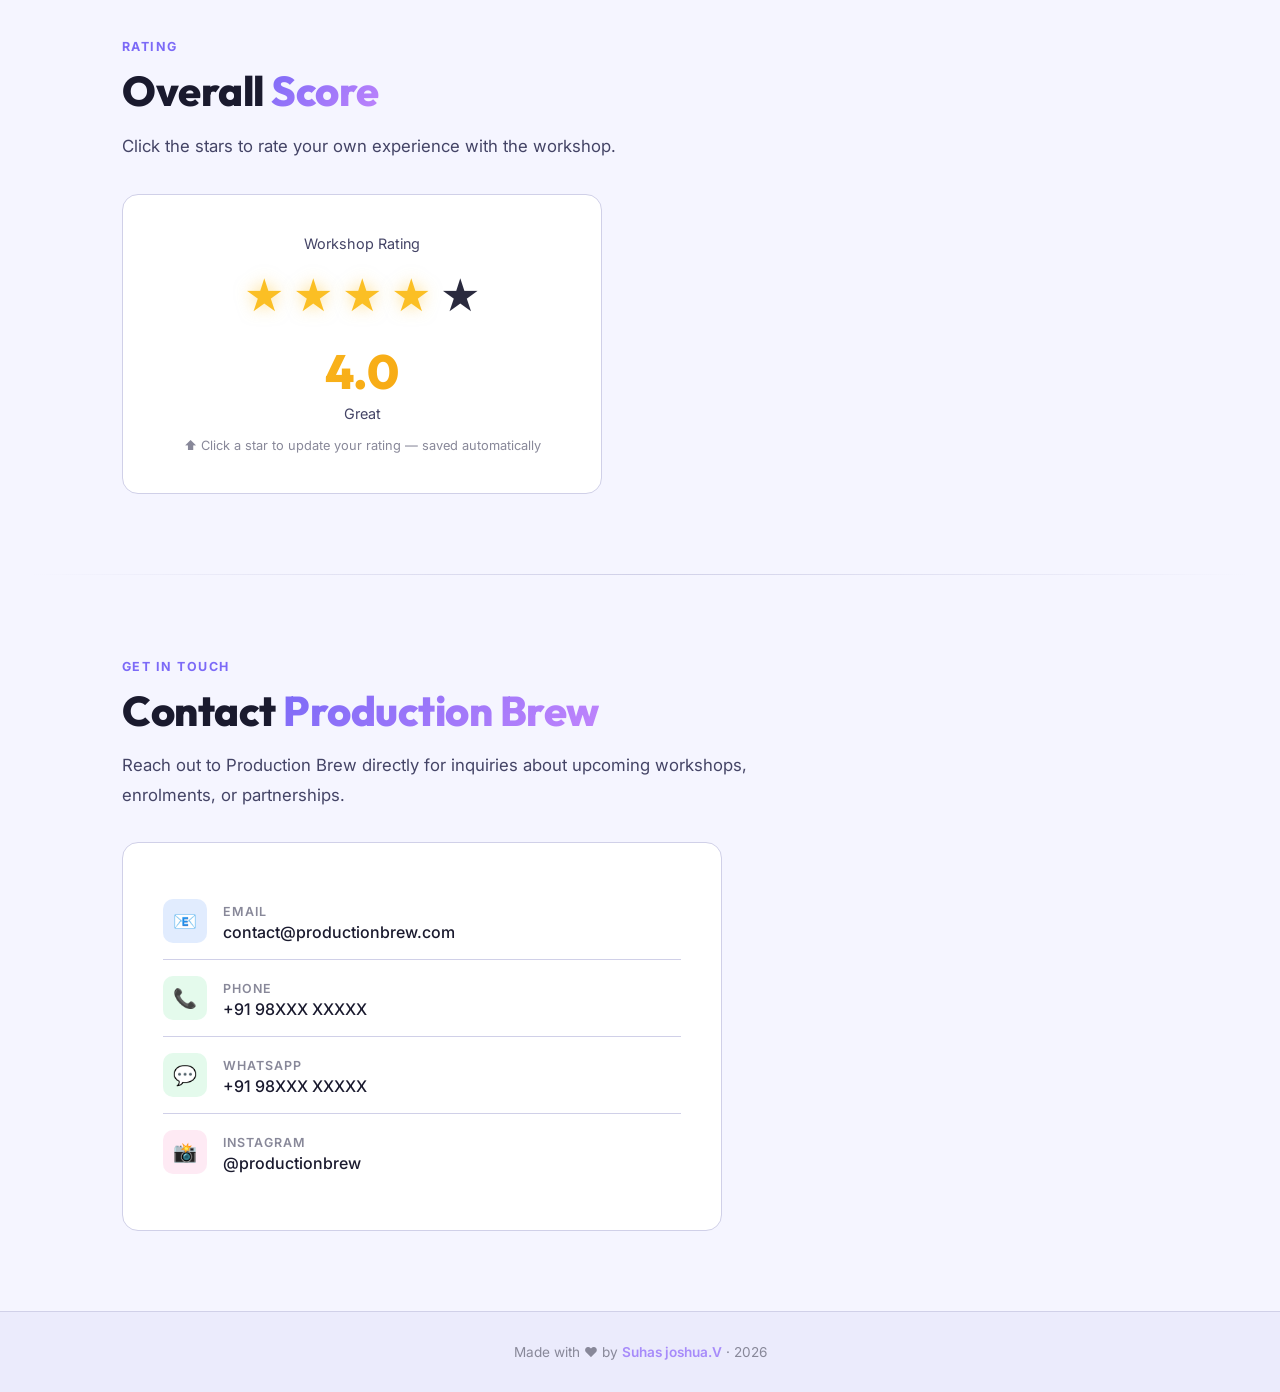
==== commit a410d4eb: "update contact details and name" ====
--- a/index.html
+++ b/index.html
@@ -1,10 +1,10 @@
-﻿<!DOCTYPE html>
+<!DOCTYPE html>
 <html lang="en" data-theme="light">
 <head>
   <meta charset="UTF-8" />
   <meta name="viewport" content="width=device-width, initial-scale=1.0" />
   <title>Production Brew Review — Home</title>
-  <meta name="description" content="A student review of the Production Brew workshop — 5-day hands-on experience in web development, DevOps, and modern tech." />
+  <meta name="description" content="Suhas joshua.V's review of the Production Brew workshop — 5-day hands-on experience in web development, DevOps, and modern tech." />
   <link rel="stylesheet" href="style.css" />
 </head>
 <body>
@@ -111,7 +111,7 @@
   <div class="content-block fade-in">
     <div class="block-header">
       <div class="block-icon">💬</div>
-      <h2>Student Perspective</h2>
+      <h2>Suhas joshua.V</h2>
     </div>
     <p>
       Honestly, Production Brew was one of the more practical learning experiences I've had. The first couple of days were a bit heavy on theory — going through IT terms, networking concepts, and how the internet works — but it all started to make sense once we got our hands on actual tools.
@@ -195,7 +195,7 @@
 
 <!-- ===== FOOTER ===== -->
 <footer class="footer">
-  <p>Made with ❤️ by a <span>Production Brew</span> student · 2026</p>
+  <p>Made with ❤️ by <span>Suhas joshua.V</span> · 2026</p>
 </footer>
 
 <script src="script.js"></script>
--- a/style.css
+++ b/style.css
@@ -2,6 +2,9 @@
 @import url('https://fonts.googleapis.com/css2?family=Inter:wght@300;400;500;600;700;800&family=Outfit:wght@400;600;700;800&display=swap');
 
 *, *::before, *::after { margin: 0; padding: 0; box-sizing: border-box; }
+
+/* Prevent bold elements from ever breaking inline flow */
+strong, b { display: inline !important; font-weight: 600; }
 
 :root {
   --bg: #0f0f13;
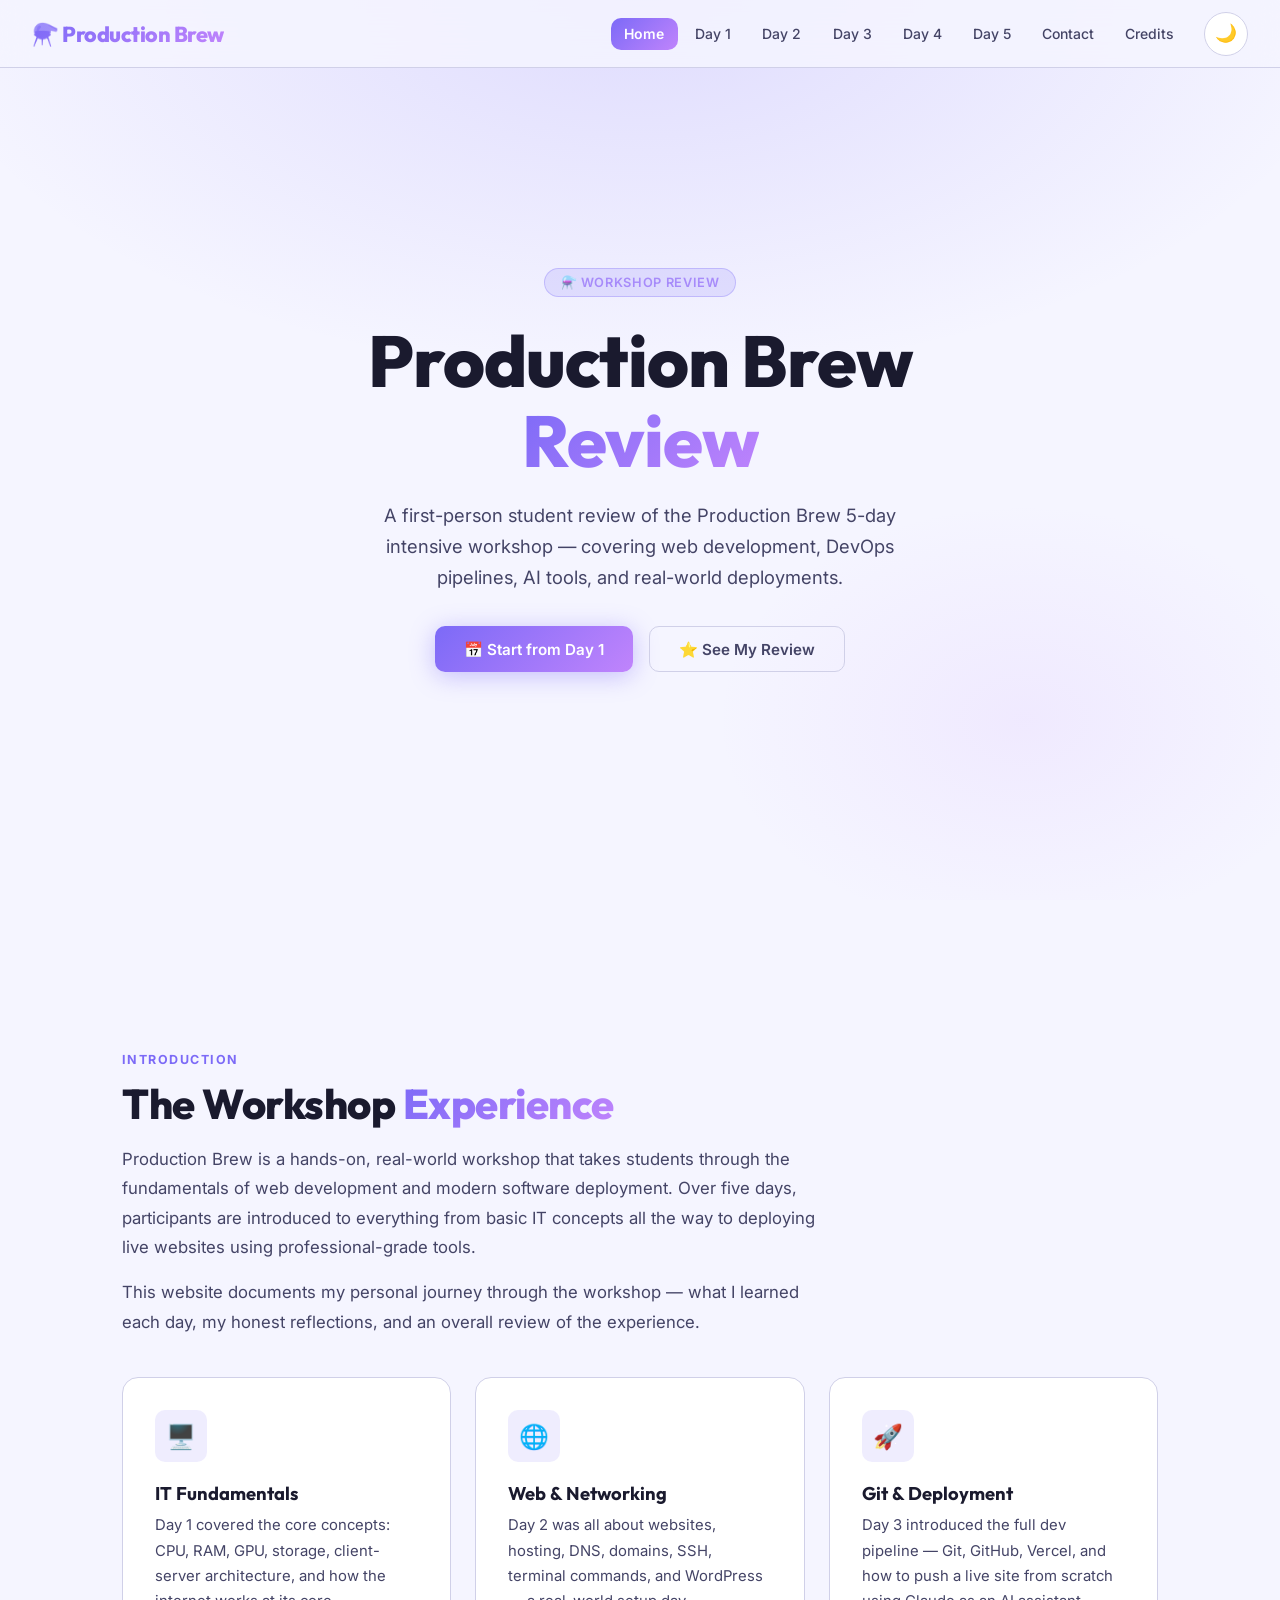
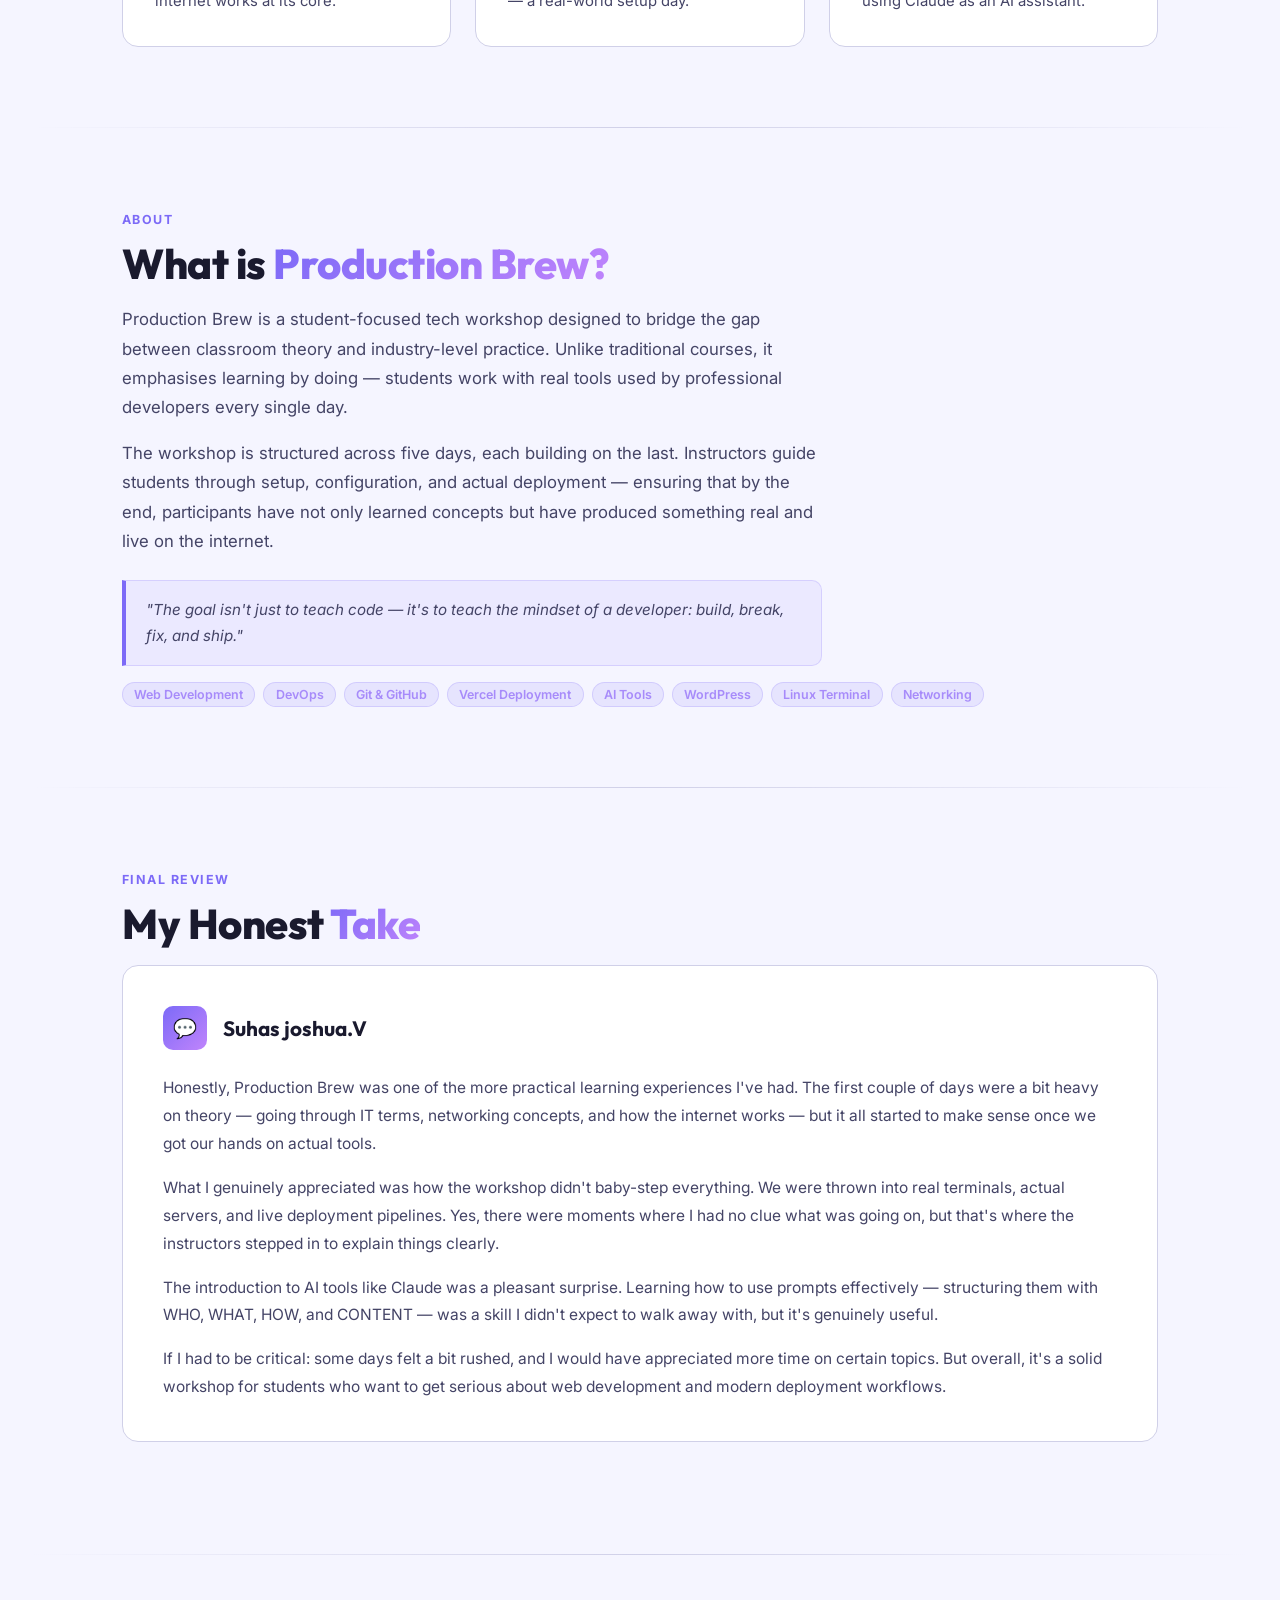
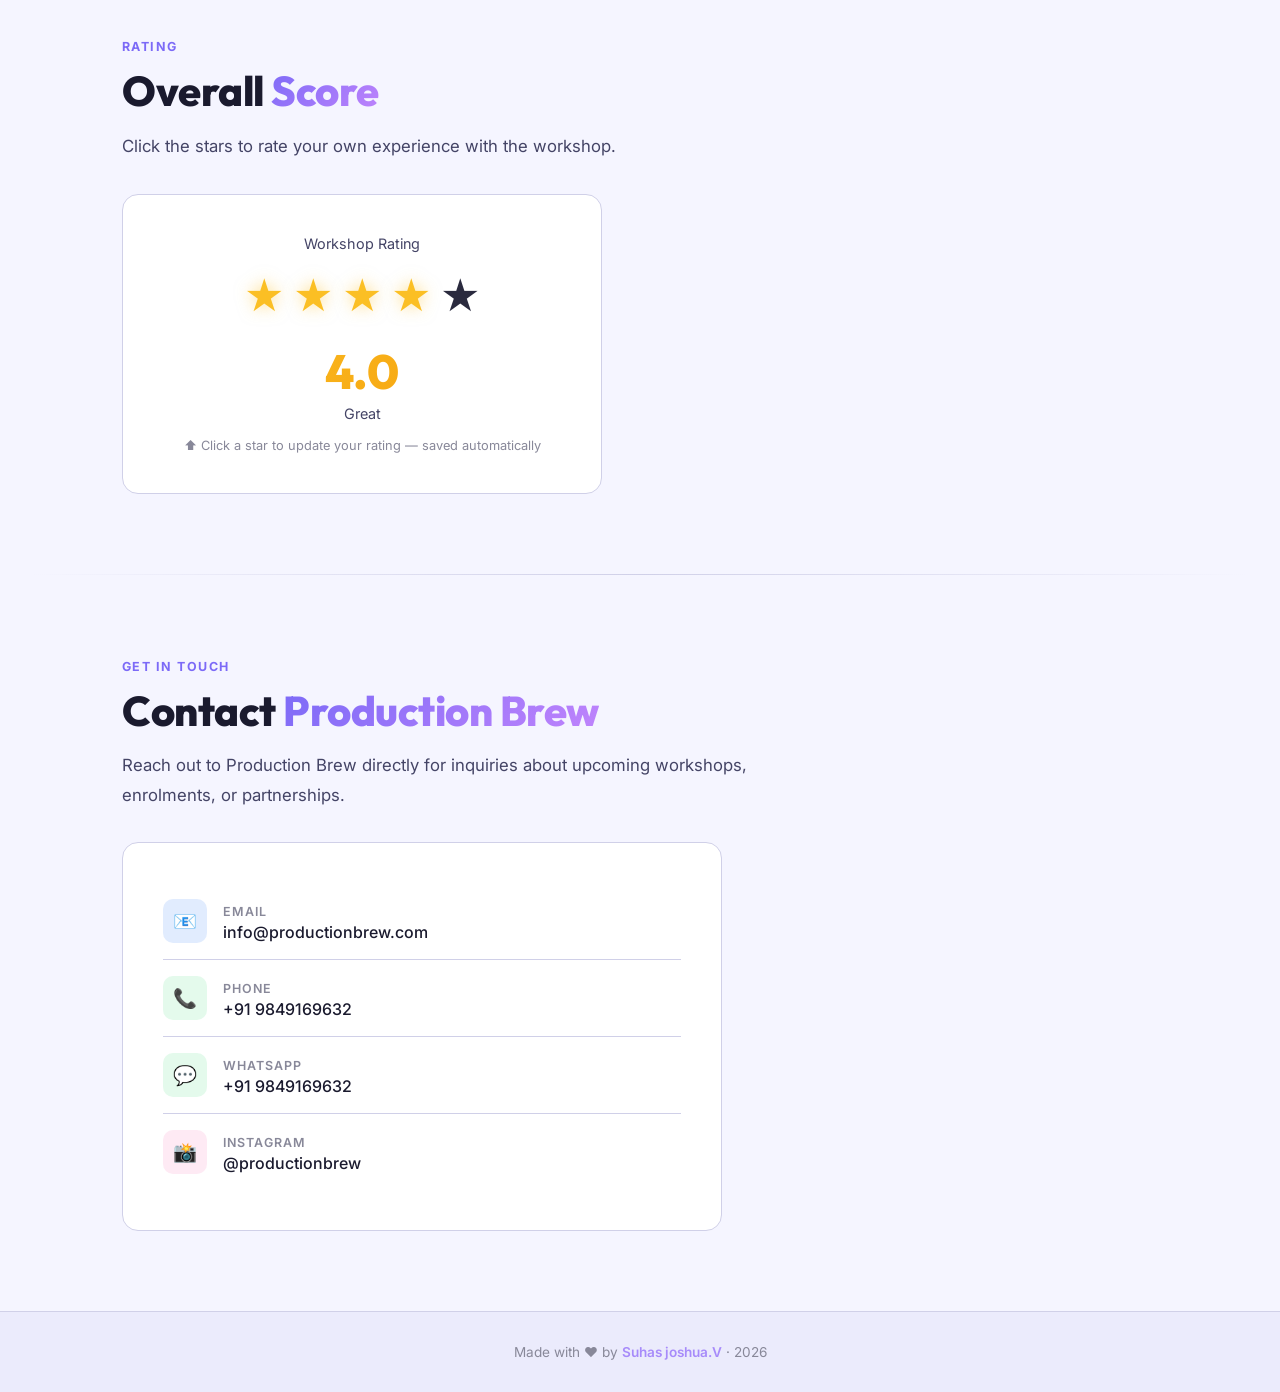
==== commit f2ba1172: "test update" ====
--- a/index.html
+++ b/index.html
@@ -163,28 +163,28 @@
         <div class="contact-icon blue">📧</div>
         <div class="contact-item-info">
           <label>Email</label>
-          <p>contact@productionbrew.com</p>
+          <p><a href="mailto:info@productionbrew.com" style="color:var(--text);text-decoration:none;">info@productionbrew.com</a></p>
         </div>
       </div>
       <div class="contact-item">
         <div class="contact-icon green">📞</div>
         <div class="contact-item-info">
           <label>Phone</label>
-          <p>+91 98XXX XXXXX</p>
+          <p><a href="tel:+919849169632" style="color:var(--text);text-decoration:none;">+91 9849169632</a></p>
         </div>
       </div>
       <div class="contact-item">
         <div class="contact-icon green">💬</div>
         <div class="contact-item-info">
           <label>WhatsApp</label>
-          <p>+91 98XXX XXXXX</p>
+          <p><a href="https://wa.me/919849169632" target="_blank" rel="noopener noreferrer" style="color:var(--text);text-decoration:none;">+91 9849169632</a></p>
         </div>
       </div>
       <div class="contact-item">
         <div class="contact-icon pink">📸</div>
         <div class="contact-item-info">
           <label>Instagram</label>
-          <p>@productionbrew</p>
+          <p><a href="https://www.instagram.com/productionbrew/" target="_blank" rel="noopener noreferrer" style="color:var(--text);text-decoration:none;">@productionbrew</a></p>
         </div>
       </div>
     </div>
--- a/style.css
+++ b/style.css
@@ -1,10 +1,20 @@
 /* ===== FONTS & RESET ===== */
 @import url('https://fonts.googleapis.com/css2?family=Inter:wght@300;400;500;600;700;800&family=Outfit:wght@400;600;700;800&display=swap');
 
-*, *::before, *::after { margin: 0; padding: 0; box-sizing: border-box; }
+*,
+*::before,
+*::after {
+  margin: 0;
+  padding: 0;
+  box-sizing: border-box;
+}
 
 /* Prevent bold elements from ever breaking inline flow */
-strong, b { display: inline !important; font-weight: 600; }
+strong,
+b {
+  display: inline !important;
+  font-weight: 600;
+}
 
 :root {
   --bg: #0f0f13;
@@ -22,10 +32,10 @@
   --success: #4ade80;
   --warning: #fbbf24;
   --danger: #f87171;
-  --shadow: 0 8px 32px rgba(124,106,247,0.15);
+  --shadow: 0 8px 32px rgba(124, 106, 247, 0.15);
   --radius: 16px;
   --radius-sm: 10px;
-  --transition: 0.3s cubic-bezier(0.4,0,0.2,1);
+  --transition: 0.3s cubic-bezier(0.4, 0, 0.2, 1);
   --font: 'Inter', sans-serif;
   --font2: 'Outfit', sans-serif;
 }
@@ -39,10 +49,12 @@
   --text: #1a1a2e;
   --text2: #444466;
   --text3: #888899;
-  --shadow: 0 8px 32px rgba(124,106,247,0.12);
-}
-
-html { scroll-behavior: smooth; }
+  --shadow: 0 8px 32px rgba(124, 106, 247, 0.12);
+}
+
+html {
+  scroll-behavior: smooth;
+}
 
 body {
   font-family: var(--font);
@@ -54,16 +66,27 @@
 }
 
 /* ===== SCROLLBAR ===== */
-::-webkit-scrollbar { width: 6px; }
-::-webkit-scrollbar-track { background: var(--bg); }
-::-webkit-scrollbar-thumb { background: var(--accent); border-radius: 3px; }
+::-webkit-scrollbar {
+  width: 6px;
+}
+
+::-webkit-scrollbar-track {
+  background: var(--bg);
+}
+
+::-webkit-scrollbar-thumb {
+  background: var(--accent);
+  border-radius: 3px;
+}
 
 /* ===== NAVBAR ===== */
 .navbar {
   position: fixed;
-  top: 0; left: 0; right: 0;
+  top: 0;
+  left: 0;
+  right: 0;
   z-index: 1000;
-  background: rgba(15,15,19,0.85);
+  background: rgba(15, 15, 19, 0.85);
   backdrop-filter: blur(20px);
   -webkit-backdrop-filter: blur(20px);
   border-bottom: 1px solid var(--border);
@@ -76,7 +99,7 @@
 }
 
 [data-theme="light"] .navbar {
-  background: rgba(245,245,255,0.85);
+  background: rgba(245, 245, 255, 0.85);
 }
 
 .nav-brand {
@@ -112,7 +135,7 @@
 
 .nav-links a:hover {
   color: var(--accent2);
-  background: rgba(124,106,247,0.1);
+  background: rgba(124, 106, 247, 0.1);
 }
 
 .nav-links a.active {
@@ -183,19 +206,23 @@
 .hero-bg {
   position: absolute;
   inset: 0;
-  background: radial-gradient(ellipse 80% 60% at 50% 0%, rgba(124,106,247,0.18) 0%, transparent 70%),
-              radial-gradient(ellipse 40% 40% at 80% 80%, rgba(192,132,252,0.1) 0%, transparent 60%);
+  background: radial-gradient(ellipse 80% 60% at 50% 0%, rgba(124, 106, 247, 0.18) 0%, transparent 70%),
+    radial-gradient(ellipse 40% 40% at 80% 80%, rgba(192, 132, 252, 0.1) 0%, transparent 60%);
   pointer-events: none;
 }
 
-.hero-content { position: relative; max-width: 800px; margin: 0 auto; }
+.hero-content {
+  position: relative;
+  max-width: 800px;
+  margin: 0 auto;
+}
 
 .hero-badge {
   display: inline-flex;
   align-items: center;
   gap: 0.5rem;
-  background: rgba(124,106,247,0.15);
-  border: 1px solid rgba(124,106,247,0.3);
+  background: rgba(124, 106, 247, 0.15);
+  border: 1px solid rgba(124, 106, 247, 0.3);
   color: var(--accent2);
   padding: 0.4rem 1rem;
   border-radius: 100px;
@@ -250,12 +277,12 @@
 .btn-primary {
   background: linear-gradient(135deg, var(--accent), var(--accent3));
   color: var(--white);
-  box-shadow: 0 4px 24px rgba(124,106,247,0.4);
+  box-shadow: 0 4px 24px rgba(124, 106, 247, 0.4);
 }
 
 .btn-primary:hover {
   transform: translateY(-2px);
-  box-shadow: 0 8px 32px rgba(124,106,247,0.5);
+  box-shadow: 0 8px 32px rgba(124, 106, 247, 0.5);
 }
 
 .btn-ghost {
@@ -271,7 +298,9 @@
 }
 
 /* ===== MAIN CONTENT ===== */
-main { padding-top: 68px; }
+main {
+  padding-top: 68px;
+}
 
 .section {
   padding: 80px 2rem;
@@ -341,7 +370,9 @@
 .card::before {
   content: '';
   position: absolute;
-  top: 0; left: 0; right: 0;
+  top: 0;
+  left: 0;
+  right: 0;
   height: 2px;
   background: linear-gradient(90deg, var(--accent), var(--accent3));
   opacity: 0;
@@ -350,16 +381,18 @@
 
 .card:hover {
   transform: translateY(-6px);
-  border-color: rgba(124,106,247,0.4);
+  border-color: rgba(124, 106, 247, 0.4);
   box-shadow: var(--shadow);
 }
 
-.card:hover::before { opacity: 1; }
+.card:hover::before {
+  opacity: 1;
+}
 
 .card-icon {
   width: 52px;
   height: 52px;
-  background: rgba(124,106,247,0.12);
+  background: rgba(124, 106, 247, 0.12);
   border-radius: var(--radius-sm);
   display: flex;
   align-items: center;
@@ -375,7 +408,11 @@
   margin-bottom: 0.5rem;
 }
 
-.card p { color: var(--text2); font-size: 0.93rem; line-height: 1.7; }
+.card p {
+  color: var(--text2);
+  font-size: 0.93rem;
+  line-height: 1.7;
+}
 
 /* ===== DAY PAGE ===== */
 .day-hero {
@@ -388,7 +425,7 @@
 .day-hero-bg {
   position: absolute;
   inset: 0;
-  background: radial-gradient(ellipse 60% 50% at 50% 0%, rgba(124,106,247,0.15) 0%, transparent 70%);
+  background: radial-gradient(ellipse 60% 50% at 50% 0%, rgba(124, 106, 247, 0.15) 0%, transparent 70%);
   pointer-events: none;
 }
 
@@ -423,7 +460,11 @@
   line-height: 1.7;
 }
 
-.day-content { max-width: 900px; margin: 0 auto; padding: 0 2rem 80px; }
+.day-content {
+  max-width: 900px;
+  margin: 0 auto;
+  padding: 0 2rem 80px;
+}
 
 .content-block {
   background: var(--card);
@@ -435,7 +476,7 @@
 }
 
 .content-block:hover {
-  border-color: rgba(124,106,247,0.35);
+  border-color: rgba(124, 106, 247, 0.35);
   box-shadow: var(--shadow);
 }
 
@@ -471,7 +512,9 @@
   margin-bottom: 1rem;
 }
 
-.content-block p:last-child { margin-bottom: 0; }
+.content-block p:last-child {
+  margin-bottom: 0;
+}
 
 .bullet-list {
   list-style: none;
@@ -516,7 +559,7 @@
 
 .img-card:hover {
   transform: scale(1.02);
-  border-color: rgba(124,106,247,0.4);
+  border-color: rgba(124, 106, 247, 0.4);
 }
 
 .img-card img {
@@ -572,7 +615,9 @@
 .pending-card::before {
   content: '';
   position: absolute;
-  top: 0; left: 0; right: 0;
+  top: 0;
+  left: 0;
+  right: 0;
   height: 3px;
   background: linear-gradient(90deg, var(--accent), var(--accent3));
 }
@@ -607,7 +652,7 @@
 }
 
 .rating-section:hover {
-  border-color: rgba(124,106,247,0.35);
+  border-color: rgba(124, 106, 247, 0.35);
   box-shadow: var(--shadow);
 }
 
@@ -628,10 +673,12 @@
 
 .star.filled {
   color: var(--warning);
-  filter: drop-shadow(0 0 8px rgba(251,191,36,0.5));
-}
-
-.star:hover { transform: scale(1.2); }
+  filter: drop-shadow(0 0 8px rgba(251, 191, 36, 0.5));
+}
+
+.star:hover {
+  transform: scale(1.2);
+}
 
 .rating-value {
   font-family: var(--font2);
@@ -643,7 +690,11 @@
   background-clip: text;
 }
 
-.rating-label { color: var(--text2); font-size: 0.9rem; margin-top: 0.25rem; }
+.rating-label {
+  color: var(--text2);
+  font-size: 0.9rem;
+  margin-top: 0.25rem;
+}
 
 /* ===== CONTACT PAGE ===== */
 .contact-grid {
@@ -669,7 +720,9 @@
   border-bottom: 1px solid var(--border);
 }
 
-.contact-item:last-child { border-bottom: none; }
+.contact-item:last-child {
+  border-bottom: none;
+}
 
 .contact-icon {
   width: 44px;
@@ -682,14 +735,39 @@
   flex-shrink: 0;
 }
 
-.contact-icon.blue { background: rgba(59,130,246,0.15); }
-.contact-icon.green { background: rgba(74,222,128,0.15); }
-.contact-icon.purple { background: rgba(124,106,247,0.15); }
-.contact-icon.pink { background: rgba(244,114,182,0.15); }
-.contact-icon.orange { background: rgba(251,146,60,0.15); }
-
-.contact-item-info label { font-size: 0.78rem; color: var(--text3); font-weight: 600; text-transform: uppercase; letter-spacing: 0.08em; }
-.contact-item-info p { color: var(--text); font-weight: 500; margin-top: 2px; }
+.contact-icon.blue {
+  background: rgba(59, 130, 246, 0.15);
+}
+
+.contact-icon.green {
+  background: rgba(74, 222, 128, 0.15);
+}
+
+.contact-icon.purple {
+  background: rgba(124, 106, 247, 0.15);
+}
+
+.contact-icon.pink {
+  background: rgba(244, 114, 182, 0.15);
+}
+
+.contact-icon.orange {
+  background: rgba(251, 146, 60, 0.15);
+}
+
+.contact-item-info label {
+  font-size: 0.78rem;
+  color: var(--text3);
+  font-weight: 600;
+  text-transform: uppercase;
+  letter-spacing: 0.08em;
+}
+
+.contact-item-info p {
+  color: var(--text);
+  font-weight: 500;
+  margin-top: 2px;
+}
 
 .contact-form {
   background: var(--card);
@@ -698,7 +776,9 @@
   padding: 2.5rem;
 }
 
-.form-group { margin-bottom: 1.25rem; }
+.form-group {
+  margin-bottom: 1.25rem;
+}
 
 .form-group label {
   display: block;
@@ -725,10 +805,13 @@
 .form-group input:focus,
 .form-group textarea:focus {
   border-color: var(--accent);
-  box-shadow: 0 0 0 3px rgba(124,106,247,0.15);
-}
-
-.form-group textarea { height: 120px; resize: vertical; }
+  box-shadow: 0 0 0 3px rgba(124, 106, 247, 0.15);
+}
+
+.form-group textarea {
+  height: 120px;
+  resize: vertical;
+}
 
 /* ===== CREDITS ===== */
 .credits-card {
@@ -753,18 +836,28 @@
   font-size: 2.5rem;
 }
 
-.credits-card h3 { font-family: var(--font2); font-size: 1.3rem; font-weight: 700; margin-bottom: 0.5rem; }
-.credits-card p { color: var(--text2); line-height: 1.7; }
+.credits-card h3 {
+  font-family: var(--font2);
+  font-size: 1.3rem;
+  font-weight: 700;
+  margin-bottom: 0.5rem;
+}
+
+.credits-card p {
+  color: var(--text2);
+  line-height: 1.7;
+}
+
 .credits-badge {
   display: inline-block;
-  background: rgba(124,106,247,0.15);
+  background: rgba(124, 106, 247, 0.15);
   color: var(--accent2);
   padding: 0.3rem 0.8rem;
   border-radius: 100px;
   font-size: 0.78rem;
   font-weight: 600;
   margin: 0.5rem 0.25rem 0;
-  border: 1px solid rgba(124,106,247,0.25);
+  border: 1px solid rgba(124, 106, 247, 0.25);
 }
 
 /* ===== FOOTER ===== */
@@ -777,24 +870,56 @@
   font-size: 0.85rem;
 }
 
-.footer span { color: var(--accent2); font-weight: 600; }
+.footer span {
+  color: var(--accent2);
+  font-weight: 600;
+}
 
 /* ===== ANIMATIONS ===== */
 @keyframes fadeInDown {
-  from { opacity: 0; transform: translateY(-20px); }
-  to { opacity: 1; transform: translateY(0); }
+  from {
+    opacity: 0;
+    transform: translateY(-20px);
+  }
+
+  to {
+    opacity: 1;
+    transform: translateY(0);
+  }
 }
 
 @keyframes fadeInUp {
-  from { opacity: 0; transform: translateY(30px); }
-  to { opacity: 1; transform: translateY(0); }
-}
-
-@keyframes fadeIn { from { opacity: 0; } to { opacity: 1; } }
+  from {
+    opacity: 0;
+    transform: translateY(30px);
+  }
+
+  to {
+    opacity: 1;
+    transform: translateY(0);
+  }
+}
+
+@keyframes fadeIn {
+  from {
+    opacity: 0;
+  }
+
+  to {
+    opacity: 1;
+  }
+}
 
 @keyframes pulse {
-  0%, 100% { transform: scale(1); }
-  50% { transform: scale(1.05); }
+
+  0%,
+  100% {
+    transform: scale(1);
+  }
+
+  50% {
+    transform: scale(1.05);
+  }
 }
 
 .fade-in {
@@ -808,18 +933,33 @@
   transform: translateY(0);
 }
 
-.fade-in-delay-1 { transition-delay: 0.1s; }
-.fade-in-delay-2 { transition-delay: 0.2s; }
-.fade-in-delay-3 { transition-delay: 0.3s; }
-.fade-in-delay-4 { transition-delay: 0.4s; }
+.fade-in-delay-1 {
+  transition-delay: 0.1s;
+}
+
+.fade-in-delay-2 {
+  transition-delay: 0.2s;
+}
+
+.fade-in-delay-3 {
+  transition-delay: 0.3s;
+}
+
+.fade-in-delay-4 {
+  transition-delay: 0.4s;
+}
 
 /* ===== MOBILE NAV ===== */
 @media (max-width: 900px) {
-  .hamburger { display: flex; }
+  .hamburger {
+    display: flex;
+  }
 
   .nav-menu {
     position: fixed;
-    top: 68px; left: 0; right: 0;
+    top: 68px;
+    left: 0;
+    right: 0;
     background: var(--bg2);
     border-bottom: 1px solid var(--border);
     padding: 1rem;
@@ -837,18 +977,43 @@
     pointer-events: all;
   }
 
-  .nav-links { flex-direction: column; width: 100%; }
-  .nav-links a { display: block; width: 100%; padding: 0.75rem 1rem; }
-
-  .contact-grid { grid-template-columns: 1fr; }
+  .nav-links {
+    flex-direction: column;
+    width: 100%;
+  }
+
+  .nav-links a {
+    display: block;
+    width: 100%;
+    padding: 0.75rem 1rem;
+  }
+
+  .contact-grid {
+    grid-template-columns: 1fr;
+  }
 }
 
 @media (max-width: 600px) {
-  .section { padding: 60px 1.25rem; }
-  .day-content { padding: 0 1.25rem 60px; }
-  .content-block { padding: 1.75rem; }
-  .contact-info-card, .contact-form { padding: 1.75rem; }
-  .hero { padding: 120px 1.25rem 60px; }
+  .section {
+    padding: 60px 1.25rem;
+  }
+
+  .day-content {
+    padding: 0 1.25rem 60px;
+  }
+
+  .content-block {
+    padding: 1.75rem;
+  }
+
+  .contact-info-card,
+  .contact-form {
+    padding: 1.75rem;
+  }
+
+  .hero {
+    padding: 120px 1.25rem 60px;
+  }
 }
 
 /* ===== UTILITIES ===== */
@@ -861,20 +1026,25 @@
 
 .tag {
   display: inline-block;
-  background: rgba(124,106,247,0.12);
+  background: rgba(124, 106, 247, 0.12);
   color: var(--accent2);
-  border: 1px solid rgba(124,106,247,0.2);
+  border: 1px solid rgba(124, 106, 247, 0.2);
   padding: 0.25rem 0.7rem;
   border-radius: 100px;
   font-size: 0.78rem;
   font-weight: 600;
 }
 
-.tag-list { display: flex; flex-wrap: wrap; gap: 0.5rem; margin-top: 1rem; }
+.tag-list {
+  display: flex;
+  flex-wrap: wrap;
+  gap: 0.5rem;
+  margin-top: 1rem;
+}
 
 .highlight-box {
-  background: rgba(124,106,247,0.08);
-  border: 1px solid rgba(124,106,247,0.2);
+  background: rgba(124, 106, 247, 0.08);
+  border: 1px solid rgba(124, 106, 247, 0.2);
   border-left: 4px solid var(--accent);
   border-radius: 0 var(--radius-sm) var(--radius-sm) 0;
   padding: 1rem 1.25rem;
@@ -883,4 +1053,4 @@
   font-size: 0.95rem;
   line-height: 1.7;
   font-style: italic;
-}
+}
